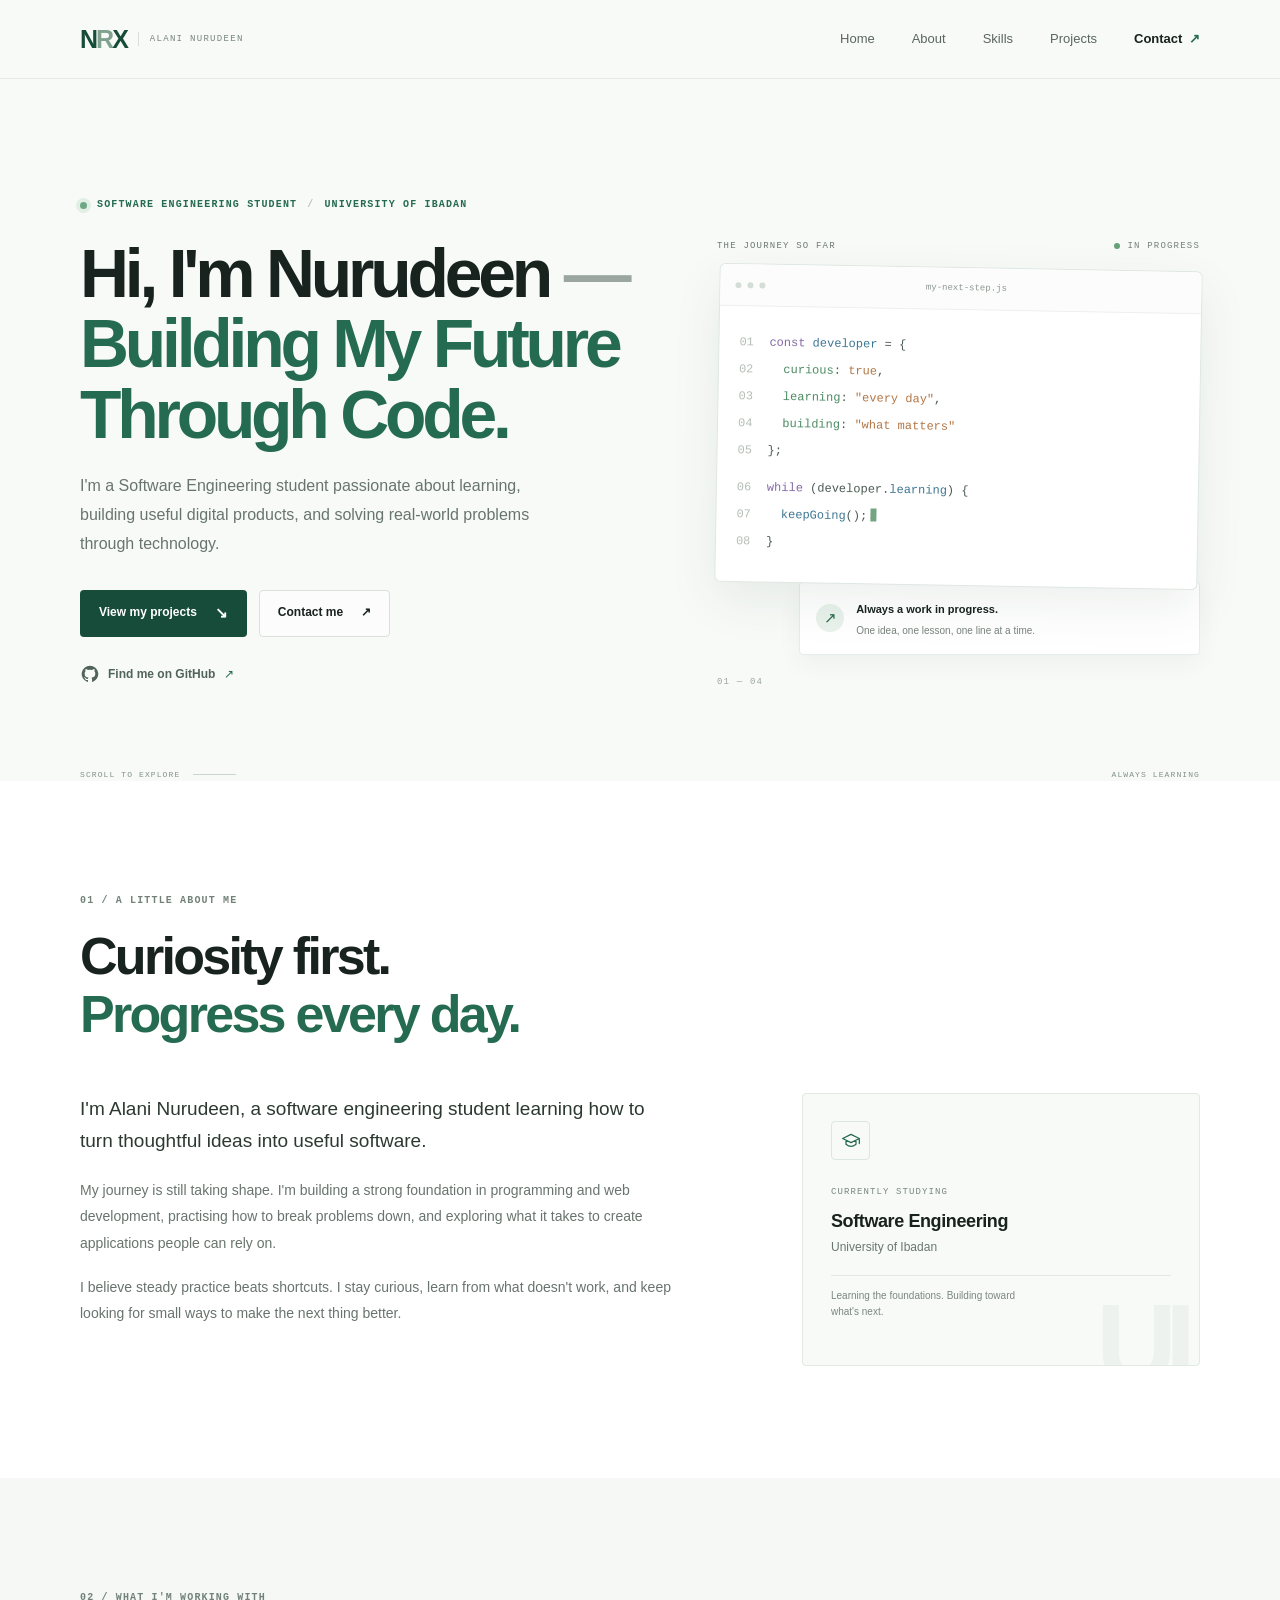
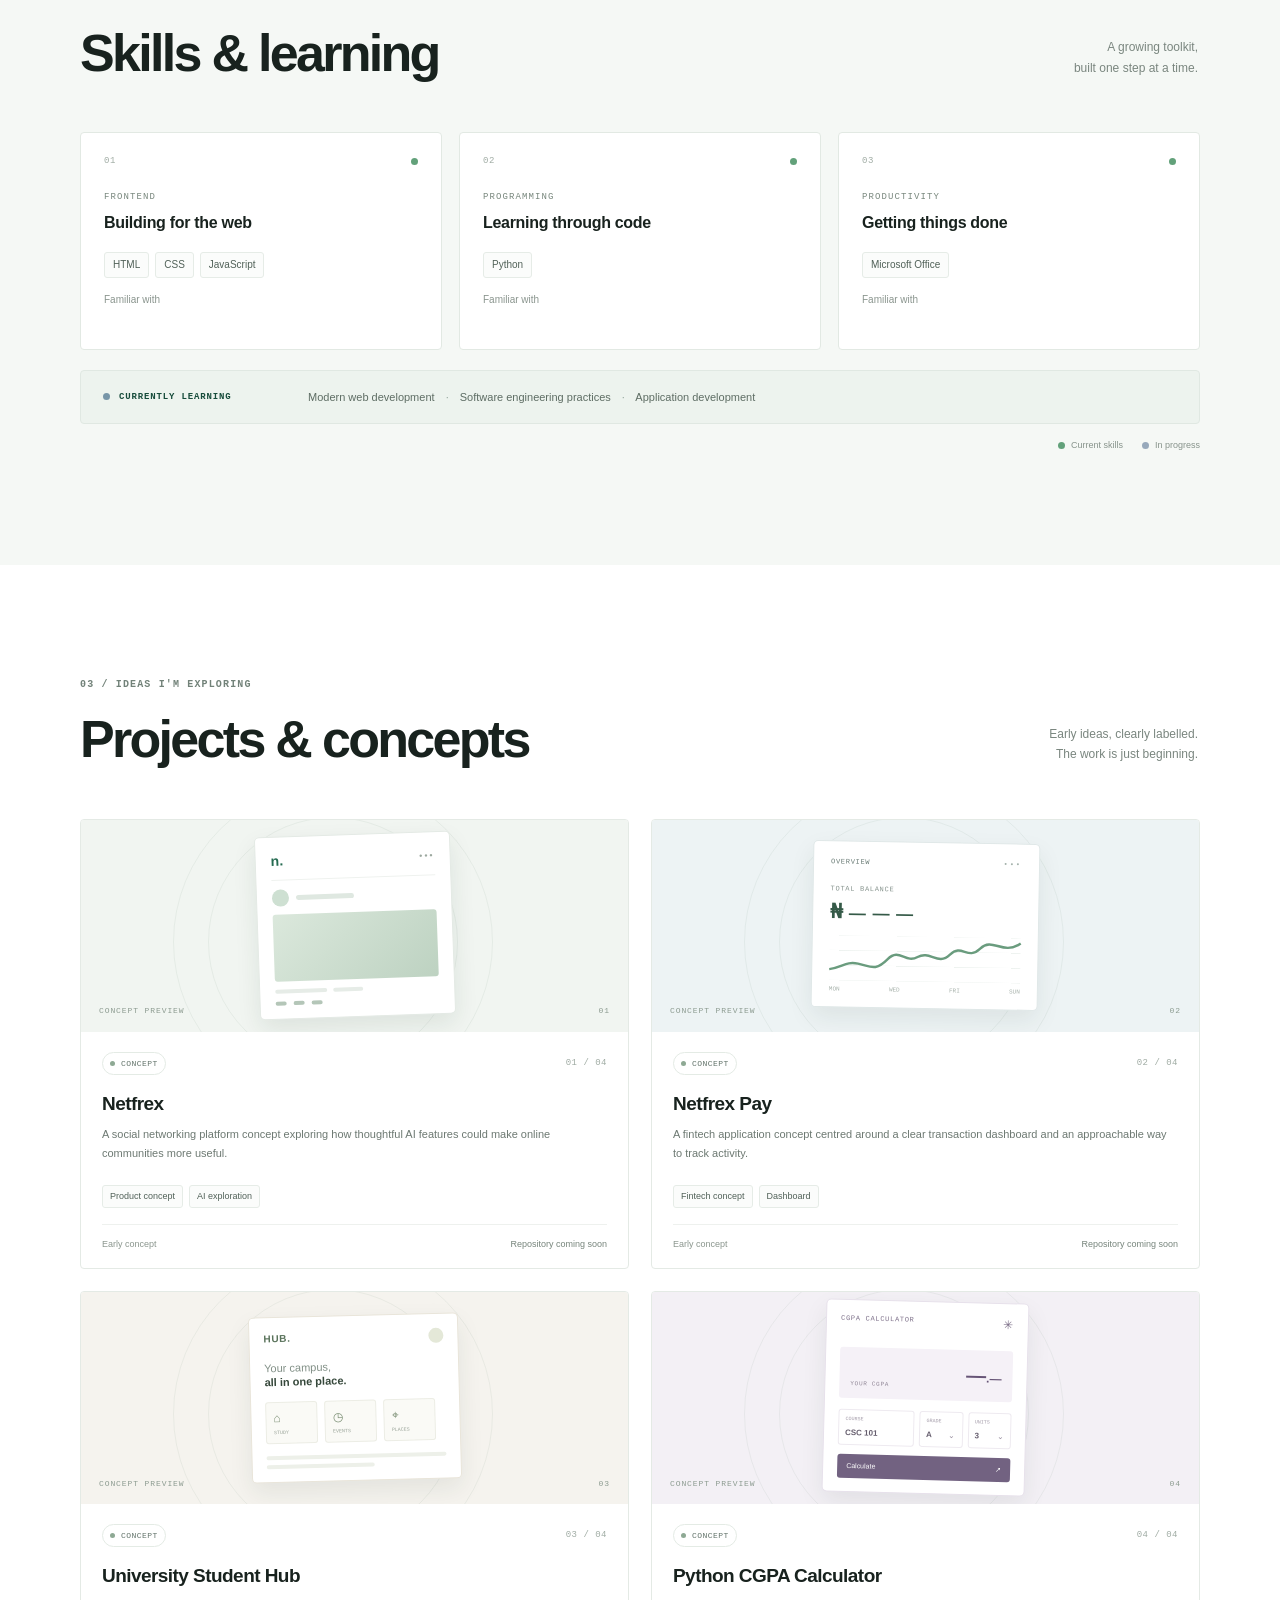
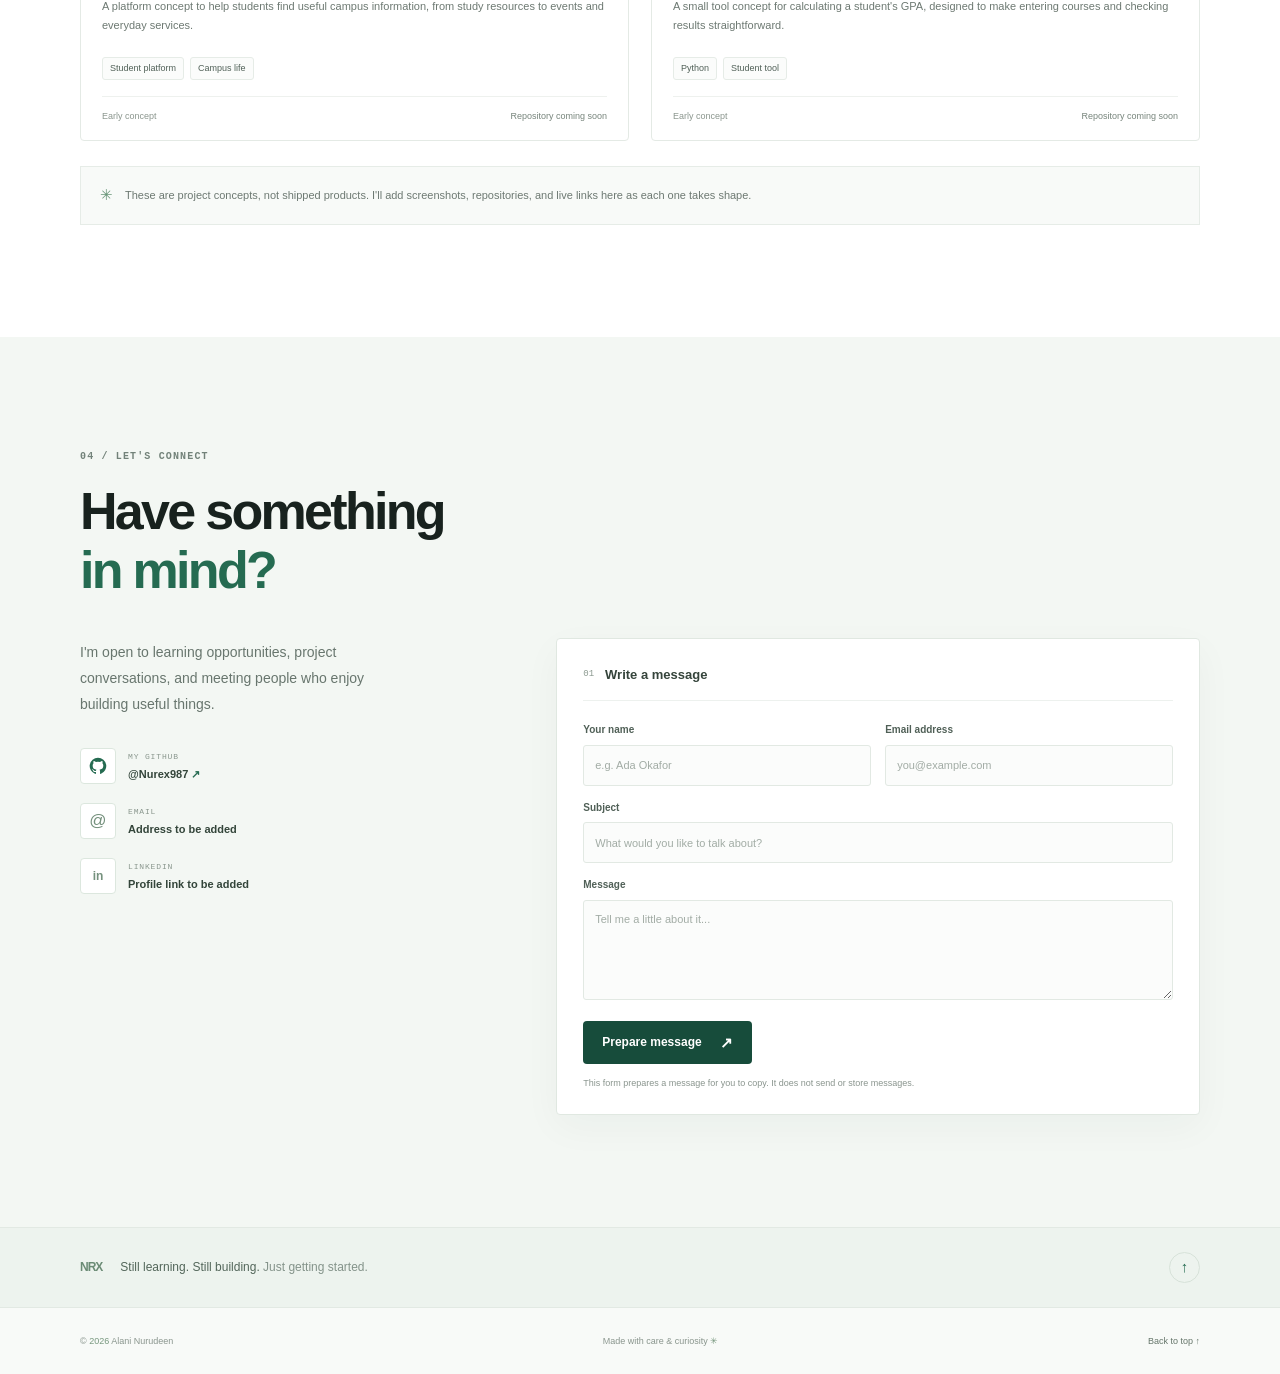
==== index.html @ 5b9f8d09 "Add NRX portfolio website Responsive portfolio for Alani Nurudeen, built with HTML, CSS, and JavaScr" ====
<!doctype html>
<html lang="en">
  <head>
    <meta charset="utf-8" />
    <meta name="viewport" content="width=device-width, initial-scale=1" />
    <meta name="theme-color" content="#f8faf8" />
    <meta
      name="description"
      content="Alani Nurudeen is a software engineering student at the University of Ibadan, learning, building, and growing through code."
    />
    <meta property="og:type" content="website" />
    <meta property="og:title" content="Alani Nurudeen — Software Engineering Student" />
    <meta
      property="og:description"
      content="Learning, building useful digital products, and growing through code."
    />
    <title>Alani Nurudeen — Software Engineering Student</title>
    <link rel="icon" href="favicon.svg" type="image/svg+xml" />
    <link rel="stylesheet" href="styles.css" />
    <script src="script.js" defer></script>
  </head>
  <body>
    <a class="skip-link" href="#main">Skip to content</a>

    <header class="site-header">
      <div class="container header-inner">
        <a class="brand" href="#home" aria-label="NRX — home">
          <span class="brand-mark">N<span>R</span>X</span>
          <span class="brand-caption">ALANI NURUDEEN</span>
        </a>

        <button
          class="menu-toggle"
          type="button"
          aria-expanded="false"
          aria-controls="primary-navigation"
          aria-label="Open navigation menu"
        >
          <span></span><span></span>
        </button>

        <nav class="primary-nav" id="primary-navigation" aria-label="Main navigation">
          <a href="#home">Home</a>
          <a href="#about">About</a>
          <a href="#skills">Skills</a>
          <a href="#projects">Projects</a>
          <a class="nav-contact" href="#contact">Contact <span aria-hidden="true">↗</span></a>
        </nav>
      </div>
    </header>

    <main id="main">
      <section class="hero section-shell" id="home" aria-labelledby="hero-title">
        <div class="container hero-grid">
          <div class="hero-copy">
            <p class="eyebrow"><span class="eyebrow-dot"></span> Software engineering student <span class="eyebrow-divider">/</span> University of Ibadan</p>
            <h1 id="hero-title">Hi, I'm Nurudeen <span class="headline-dash">—</span><span class="headline-accent">Building My Future Through Code.</span></h1>
            <p class="hero-description">
              I'm a Software Engineering student passionate about learning, building useful digital products, and solving real-world problems through technology.
            </p>
            <div class="hero-actions">
              <a class="button button-primary" href="#projects">View my projects <span aria-hidden="true">↘</span></a>
              <a class="button button-secondary" href="#contact">Contact me <span aria-hidden="true">↗</span></a>
            </div>
            <a class="github-link" href="https://github.com/Nurex987" target="_blank" rel="noopener noreferrer">
              <span class="github-icon" aria-hidden="true">
                <svg viewBox="0 0 24 24" focusable="false"><path d="M12 .9a11.1 11.1 0 0 0-3.51 21.64c.55.1.76-.24.76-.53v-2.07c-3.1.67-3.75-1.32-3.75-1.32-.5-1.29-1.24-1.63-1.24-1.63-1.01-.69.08-.68.08-.68 1.12.08 1.71 1.15 1.71 1.15.99 1.7 2.6 1.21 3.23.92.1-.72.39-1.21.71-1.49-2.48-.28-5.09-1.24-5.09-5.53 0-1.22.44-2.22 1.15-3-.12-.28-.5-1.42.11-2.96 0 0 .94-.3 3.05 1.15a10.6 10.6 0 0 1 5.55 0c2.11-1.44 3.04-1.15 3.04-1.15.61 1.54.23 2.68.11 2.96.72.78 1.15 1.78 1.15 3 0 4.3-2.61 5.25-5.1 5.52.4.35.76 1.02.76 2.06v3.05c0 .3.2.64.77.53A11.1 11.1 0 0 0 12 .9Z"/></svg>
              </span>
              Find me on GitHub <span aria-hidden="true">↗</span>
            </a>
          </div>

          <div class="hero-visual" aria-label="A glimpse into my learning process">
            <div class="visual-topline"><span>THE JOURNEY SO FAR</span><span class="visual-live"><i></i> IN PROGRESS</span></div>
            <div class="code-window">
              <div class="window-bar"><span></span><span></span><span></span><p>my-next-step.js</p></div>
              <div class="code-content" aria-hidden="true">
                <div><span class="line-number">01</span><span class="code-purple">const</span> <span class="code-blue">developer</span> = {</div>
                <div><span class="line-number">02</span>&nbsp; <span class="code-green">curious</span>: <span class="code-orange">true</span>,</div>
                <div><span class="line-number">03</span>&nbsp; <span class="code-green">learning</span>: <span class="code-orange">"every day"</span>,</div>
                <div><span class="line-number">04</span>&nbsp; <span class="code-green">building</span>: <span class="code-orange">"what matters"</span></div>
                <div><span class="line-number">05</span>};</div>
                <div class="code-spacer"></div>
                <div><span class="line-number">06</span><span class="code-purple">while</span> (developer.<span class="code-blue">learning</span>) {</div>
                <div><span class="line-number">07</span>&nbsp; <span class="code-blue">keepGoing</span>();<span class="cursor"></span></div>
                <div><span class="line-number">08</span>}</div>
              </div>
            </div>
            <div class="visual-note">
              <span class="note-symbol" aria-hidden="true">↗</span>
              <div><strong>Always a work in progress.</strong><p>One idea, one lesson, one line at a time.</p></div>
            </div>
            <span class="visual-index" aria-hidden="true">01 — 04</span>
          </div>
        </div>
        <div class="hero-bottom container"><span>SCROLL TO EXPLORE</span><span class="scroll-line"></span><span class="hero-location">ALWAYS LEARNING</span></div>
      </section>

      <section class="section about-section" id="about" aria-labelledby="about-title">
        <div class="container">
          <div class="section-heading">
            <p class="section-kicker">01 / A LITTLE ABOUT ME</p>
            <h2 id="about-title">Curiosity first.<br /><span>Progress every day.</span></h2>
          </div>
          <div class="about-grid">
            <div class="about-copy">
              <p class="about-lead">I'm Alani Nurudeen, a software engineering student learning how to turn thoughtful ideas into useful software.</p>
              <p>My journey is still taking shape. I'm building a strong foundation in programming and web development, practising how to break problems down, and exploring what it takes to create applications people can rely on.</p>
              <p>I believe steady practice beats shortcuts. I stay curious, learn from what doesn't work, and keep looking for small ways to make the next thing better.</p>
            </div>
            <aside class="education-card" aria-label="Education">
              <div class="card-icon" aria-hidden="true">
                <svg viewBox="0 0 24 24" focusable="false"><path d="m2 9 10-5 10 5-10 5L2 9Zm4 2.2V16c3.9 3.2 8.1 3.2 12 0v-4.8M22 9v6"/></svg>
              </div>
              <p class="card-label">CURRENTLY STUDYING</p>
              <h3>Software Engineering</h3>
              <p class="education-place">University of Ibadan</p>
              <div class="education-rule"></div>
              <p class="education-note">Learning the foundations. Building toward what's next.</p>
              <span class="education-year" aria-hidden="true">UI</span>
            </aside>
          </div>
        </div>
      </section>

      <section class="section skills-section" id="skills" aria-labelledby="skills-title">
        <div class="container">
          <div class="section-heading section-heading-row">
            <div><p class="section-kicker">02 / WHAT I'M WORKING WITH</p><h2 id="skills-title">Skills &amp; learning</h2></div>
            <p class="heading-aside">A growing toolkit,<br />built one step at a time.</p>
          </div>
          <div class="skills-grid">
            <article class="skill-card">
              <div class="skill-card-top"><span class="skill-number">01</span><span class="skill-dot known" aria-hidden="true"></span></div>
              <p class="skill-category">FRONTEND</p>
              <h3>Building for the web</h3>
              <div class="skill-tags"><span>HTML</span><span>CSS</span><span>JavaScript</span></div>
              <p class="skill-state">Familiar with</p>
            </article>
            <article class="skill-card">
              <div class="skill-card-top"><span class="skill-number">02</span><span class="skill-dot known" aria-hidden="true"></span></div>
              <p class="skill-category">PROGRAMMING</p>
              <h3>Learning through code</h3>
              <div class="skill-tags"><span>Python</span></div>
              <p class="skill-state">Familiar with</p>
            </article>
            <article class="skill-card">
              <div class="skill-card-top"><span class="skill-number">03</span><span class="skill-dot known" aria-hidden="true"></span></div>
              <p class="skill-category">PRODUCTIVITY</p>
              <h3>Getting things done</h3>
              <div class="skill-tags"><span>Microsoft Office</span></div>
              <p class="skill-state">Familiar with</p>
            </article>
          </div>
          <div class="learning-strip">
            <div class="learning-label"><span class="learning-pulse" aria-hidden="true"></span><span>CURRENTLY LEARNING</span></div>
            <p>Modern web development <span>·</span> Software engineering practices <span>·</span> Application development</p>
          </div>
          <div class="skill-legend"><span><i class="legend-dot known"></i> Current skills</span><span><i class="legend-dot learning"></i> In progress</span></div>
        </div>
      </section>

      <section class="section projects-section" id="projects" aria-labelledby="projects-title">
        <div class="container">
          <div class="section-heading section-heading-row">
            <div><p class="section-kicker">03 / IDEAS I'M EXPLORING</p><h2 id="projects-title">Projects &amp; concepts</h2></div>
            <p class="heading-aside">Early ideas, clearly labelled.<br />The work is just beginning.</p>
          </div>
          <div class="projects-grid">
            <article class="project-card">
              <div class="project-art art-social" aria-hidden="true">
                <div class="mini-window"><div class="mini-window-head"><span class="mini-brand">n.</span><span class="mini-menu">•••</span></div><div class="social-user"><i></i><span></span></div><div class="social-post"></div><div class="social-lines"><i></i><i></i></div><div class="social-actions"><i></i><i></i><i></i></div></div>
                <span class="art-caption">CONCEPT PREVIEW <span>01</span></span>
              </div>
              <div class="project-content"><div class="project-meta"><span class="status-pill"><i></i> CONCEPT</span><span class="project-index">01 / 04</span></div><h3>Netfrex</h3><p>A social networking platform concept exploring how thoughtful AI features could make online communities more useful.</p><div class="project-tags"><span>Product concept</span><span>AI exploration</span></div><div class="project-footer"><span>Early concept</span><span class="unavailable-link">Repository coming soon</span></div></div>
            </article>
            <article class="project-card">
              <div class="project-art art-fintech" aria-hidden="true">
                <div class="finance-panel"><div class="finance-head"><span>OVERVIEW</span><b>•••</b></div><div class="balance-label">TOTAL BALANCE</div><div class="balance-value">₦ <i>— — —</i></div><div class="chart-area"><i class="chart-grid"></i><svg viewBox="0 0 260 76" preserveAspectRatio="none"><path d="M0 57 C18 54 22 43 39 47 S63 60 79 39 S103 46 120 34 S148 49 164 29 S188 39 205 18 S235 30 260 8"/></svg></div><div class="chart-labels"><span>MON</span><span>WED</span><span>FRI</span><span>SUN</span></div></div>
                <span class="art-caption">CONCEPT PREVIEW <span>02</span></span>
              </div>
              <div class="project-content"><div class="project-meta"><span class="status-pill"><i></i> CONCEPT</span><span class="project-index">02 / 04</span></div><h3>Netfrex Pay</h3><p>A fintech application concept centred around a clear transaction dashboard and an approachable way to track activity.</p><div class="project-tags"><span>Fintech concept</span><span>Dashboard</span></div><div class="project-footer"><span>Early concept</span><span class="unavailable-link">Repository coming soon</span></div></div>
            </article>
            <article class="project-card">
              <div class="project-art art-campus" aria-hidden="true">
                <div class="campus-panel"><div class="campus-top"><span class="campus-mark">HUB.</span><span class="campus-avatar"></span></div><div class="campus-welcome">Your campus,<br /><b>all in one place.</b></div><div class="campus-tiles"><i><b>⌂</b><small>STUDY</small></i><i><b>◷</b><small>EVENTS</small></i><i><b>⌖</b><small>PLACES</small></i></div><div class="campus-bar"></div><div class="campus-bar short"></div></div>
                <span class="art-caption">CONCEPT PREVIEW <span>03</span></span>
              </div>
              <div class="project-content"><div class="project-meta"><span class="status-pill"><i></i> CONCEPT</span><span class="project-index">03 / 04</span></div><h3>University Student Hub</h3><p>A platform concept to help students find useful campus information, from study resources to events and everyday services.</p><div class="project-tags"><span>Student platform</span><span>Campus life</span></div><div class="project-footer"><span>Early concept</span><span class="unavailable-link">Repository coming soon</span></div></div>
            </article>
            <article class="project-card">
              <div class="project-art art-cgpa" aria-hidden="true">
                <div class="calculator-panel"><div class="calc-top"><span>CGPA CALCULATOR</span><span>✳</span></div><div class="calc-result"><small>YOUR CGPA</small><strong>—<i>.—</i></strong></div><div class="calc-fields"><i><small>COURSE</small><b>CSC 101</b></i><i><small>GRADE</small><b>A <span>⌄</span></b></i><i><small>UNITS</small><b>3 <span>⌄</span></b></i></div><div class="calc-button">Calculate <span>↗</span></div></div>
                <span class="art-caption">CONCEPT PREVIEW <span>04</span></span>
              </div>
              <div class="project-content"><div class="project-meta"><span class="status-pill"><i></i> CONCEPT</span><span class="project-index">04 / 04</span></div><h3>Python CGPA Calculator</h3><p>A small tool concept for calculating a student's GPA, designed to make entering courses and checking results straightforward.</p><div class="project-tags"><span>Python</span><span>Student tool</span></div><div class="project-footer"><span>Early concept</span><span class="unavailable-link">Repository coming soon</span></div></div>
            </article>
          </div>
          <div class="projects-note"><span class="note-star" aria-hidden="true">✳</span><p>These are project concepts, not shipped products. I'll add screenshots, repositories, and live links here as each one takes shape.</p></div>
        </div>
      </section>

      <section class="section contact-section" id="contact" aria-labelledby="contact-title">
        <div class="container">
          <div class="section-heading"><p class="section-kicker">04 / LET'S CONNECT</p><h2 id="contact-title">Have something<br /><span>in mind?</span></h2></div>
          <div class="contact-grid">
            <div class="contact-copy">
              <p class="contact-lead">I'm open to learning opportunities, project conversations, and meeting people who enjoy building useful things.</p>
              <a class="contact-github" href="https://github.com/Nurex987" target="_blank" rel="noopener noreferrer"><span class="github-icon" aria-hidden="true"><svg viewBox="0 0 24 24" focusable="false"><path d="M12 .9a11.1 11.1 0 0 0-3.51 21.64c.55.1.76-.24.76-.53v-2.07c-3.1.67-3.75-1.32-3.75-1.32-.5-1.29-1.24-1.63-1.24-1.63-1.01-.69.08-.68.08-.68 1.12.08 1.71 1.15 1.71 1.15.99 1.7 2.6 1.21 3.23.92.1-.72.39-1.21.71-1.49-2.48-.28-5.09-1.24-5.09-5.53 0-1.22.44-2.22 1.15-3-.12-.28-.5-1.42.11-2.96 0 0 .94-.3 3.05 1.15a10.6 10.6 0 0 1 5.55 0c2.11-1.44 3.04-1.15 3.04-1.15.61 1.54.23 2.68.11 2.96.72.78 1.15 1.78 1.15 3 0 4.3-2.61 5.25-5.1 5.52.4.35.76 1.02.76 2.06v3.05c0 .3.2.64.77.53A11.1 11.1 0 0 0 12 .9Z"/></svg></span><span><small>MY GITHUB</small><strong>@Nurex987 <span aria-hidden="true">↗</span></strong></span></a>
              <div class="contact-detail"><span class="detail-icon" aria-hidden="true">@</span><span><small>EMAIL</small><strong>Address to be added</strong></span></div>
              <div class="contact-detail"><span class="detail-icon linkedin-icon" aria-hidden="true">in</span><span><small>LINKEDIN</small><strong>Profile link to be added</strong></span></div>
            </div>

            <form class="contact-form" id="contact-form">
              <div class="form-heading"><span>01</span><p>Write a message</p></div>
              <div class="form-row">
                <div class="form-field"><label for="name">Your name</label><input id="name" name="name" autocomplete="name" required maxlength="80" placeholder="e.g. Ada Okafor" /></div>
                <div class="form-field"><label for="email">Email address</label><input id="email" name="email" type="email" autocomplete="email" required maxlength="254" placeholder="you@example.com" /></div>
              </div>
              <div class="form-field"><label for="subject">Subject</label><input id="subject" name="subject" required maxlength="120" placeholder="What would you like to talk about?" /></div>
              <div class="form-field"><label for="message">Message</label><textarea id="message" name="message" rows="4" required maxlength="3000" placeholder="Tell me a little about it..."></textarea></div>
              <button class="button button-primary form-submit" type="submit">Prepare message <span aria-hidden="true">↗</span></button>
              <p class="form-disclaimer">This form prepares a message for you to copy. It does not send or store messages.</p>
              <div class="form-feedback" id="form-feedback" role="status" aria-live="polite" hidden></div>
              <div class="draft-result" id="draft-result" hidden>
                <label for="message-draft">Your message draft</label>
                <textarea id="message-draft" rows="7" readonly></textarea>
                <div class="draft-actions"><button class="button button-secondary copy-button" id="copy-draft" type="button">Copy draft</button><a class="draft-github" href="https://github.com/Nurex987" target="_blank" rel="noopener noreferrer">Open GitHub profile ↗</a></div>
              </div>
            </form>
          </div>
        </div>
      </section>

      <section class="closing-note" aria-label="Closing note"><div class="container closing-inner"><span class="closing-mark" aria-hidden="true">NRX</span><p>Still learning. Still building. <span>Just getting started.</span></p><a href="#home" aria-label="Back to top">↑</a></div></section>
    </main>

    <footer class="site-footer">
      <div class="container footer-inner"><p>© <span id="current-year">2026</span> Alani Nurudeen</p><p>Made with care &amp; curiosity <span aria-hidden="true">✳</span></p><a href="#home">Back to top ↑</a></div>
    </footer>
  </body>
</html>
---- styles.css ----
:root {
  color-scheme: light;
  --paper: #f8faf8;
  --white: #fff;
  --ink: #18221e;
  --muted: #68756f;
  --line: #e2e9e4;
  --green: #256b51;
  --green-dark: #174c3b;
  --green-soft: #e9f2ec;
  --blue: #496d87;
  --mono: "SFMono-Regular", Consolas, "Liberation Mono", monospace;
  --sans: "Inter", "Segoe UI", -apple-system, BlinkMacSystemFont, sans-serif;
  --container: 1120px;
}

*, *::before, *::after { box-sizing: border-box; }
html { scroll-behavior: smooth; scroll-padding-top: 92px; }
body { margin: 0; background: var(--paper); color: var(--ink); font-family: var(--sans); font-size: 15px; line-height: 1.65; -webkit-font-smoothing: antialiased; }
body, button, input, textarea { font-family: var(--sans); }
a { color: inherit; text-decoration: none; }
button, input, textarea { font: inherit; }
button, a { -webkit-tap-highlight-color: transparent; }
::selection { background: #cce3d3; color: var(--ink); }
.container { width: min(var(--container), calc(100% - 64px)); margin-inline: auto; }
.skip-link { position: fixed; z-index: 100; top: 10px; left: 10px; padding: 9px 14px; background: var(--ink); color: white; transform: translateY(-150%); }
.skip-link:focus { transform: translateY(0); }

.site-header { position: sticky; z-index: 20; top: 0; background: rgb(248 250 248 / 94%); border-bottom: 1px solid rgb(226 233 228 / 80%); backdrop-filter: blur(14px); }
.header-inner { display: flex; height: 78px; align-items: center; justify-content: space-between; }
.brand { display: inline-flex; align-items: center; gap: 11px; }
.brand-mark { color: var(--green-dark); font-size: 25px; font-weight: 800; letter-spacing: -2px; line-height: 1; }
.brand-mark span { color: #80a28e; }
.brand-caption { padding-left: 11px; border-left: 1px solid #d5ded8; color: #78857e; font-family: var(--mono); font-size: 9px; letter-spacing: 1.3px; }
.primary-nav { display: flex; align-items: center; gap: 37px; }
.primary-nav a { color: #5a665f; font-size: 13px; transition: color .18s ease; }
.primary-nav a:hover, .primary-nav a:focus-visible { color: var(--green); }
.primary-nav .nav-contact { color: var(--ink); font-weight: 650; }
.nav-contact span { padding-left: 3px; color: var(--green); }
.menu-toggle { display: none; }

.hero { position: relative; min-height: 690px; overflow: hidden; padding: 98px 0 48px; background-color: var(--paper); background-image: radial-gradient(#cbd8cf 0.7px, transparent 0.7px); background-size: 18px 18px; }
.hero::before { position: absolute; inset: 0; background: linear-gradient(90deg, var(--paper) 1%, rgb(248 250 248 / 95%) 47%, rgb(248 250 248 / 62%) 100%); content: ""; pointer-events: none; }
.hero-grid { position: relative; display: grid; grid-template-columns: 1.08fr .92fr; align-items: center; gap: 70px; }
.hero-copy { padding: 20px 0 42px; }
.eyebrow, .section-kicker { margin: 0; color: var(--green); font-family: var(--mono); font-size: 10px; font-weight: 600; letter-spacing: 1.15px; text-transform: uppercase; }
.eyebrow { display: flex; align-items: center; gap: 10px; }
.eyebrow-dot { width: 7px; height: 7px; border-radius: 50%; background: #6da783; box-shadow: 0 0 0 4px #e1efe5; }
.eyebrow-divider { color: #b6c3bb; }
h1, h2, h3, p { margin-top: 0; }
.hero h1 { max-width: 640px; margin: 25px 0 21px; font-size: clamp(47px, 5.3vw, 70px); font-weight: 680; letter-spacing: -4.2px; line-height: 1.045; }
.headline-dash { color: #9aa69f; }
.headline-accent { display: block; color: var(--green); }
.hero-description { max-width: 495px; margin: 0; color: #68756e; font-size: 16px; line-height: 1.8; }
.hero-actions { display: flex; flex-wrap: wrap; gap: 12px; margin-top: 31px; }
.button { display: inline-flex; min-height: 47px; align-items: center; justify-content: center; gap: 18px; padding: 0 18px; border: 1px solid transparent; border-radius: 4px; cursor: pointer; font-size: 12px; font-weight: 650; transition: background-color .18s ease, color .18s ease, border-color .18s ease, transform .18s ease; }
.button:hover { transform: translateY(-2px); }
.button:focus-visible, .menu-toggle:focus-visible, a:focus-visible, input:focus-visible, textarea:focus-visible { outline: 3px solid #8fb89d; outline-offset: 3px; }
.button-primary { background: var(--green-dark); color: white; }
.button-primary:hover { background: #236346; }
.button-primary span { font-size: 15px; }
.button-secondary { border-color: #d8e2db; background: rgb(255 255 255 / 55%); color: var(--ink); }
.button-secondary:hover { border-color: #8eaa98; background: white; }
.github-link { display: inline-flex; align-items: center; gap: 9px; margin-top: 28px; color: #52645a; font-size: 12px; font-weight: 550; }
.github-link > span:last-child { color: var(--green); transition: transform .18s ease; }
.github-link:hover > span:last-child { transform: translate(2px, -2px); }
.github-icon { display: grid; width: 19px; height: 19px; place-items: center; }
.github-icon svg { width: 18px; height: 18px; fill: currentColor; }

.hero-visual { position: relative; padding: 18px 0 35px; }
.visual-topline, .visual-index { display: flex; justify-content: space-between; color: #6d7a72; font-family: var(--mono); font-size: 9px; letter-spacing: 1.2px; }
.visual-live { display: inline-flex; align-items: center; gap: 7px; color: #748178; }
.visual-live i { width: 6px; height: 6px; border-radius: 50%; background: #64a177; }
.code-window { margin-top: 14px; overflow: hidden; border: 1px solid #dfe7e1; border-radius: 6px; background: #fff; box-shadow: 0 18px 50px rgb(27 61 42 / 8%); transform: rotate(1deg); }
.window-bar { display: flex; height: 42px; align-items: center; gap: 6px; padding: 0 15px; border-bottom: 1px solid #edf1ee; background: #fbfcfb; }
.window-bar > span { width: 6px; height: 6px; border-radius: 50%; background: #d4ddd7; }
.window-bar p { margin: 0 auto; padding-right: 25px; color: #8b9890; font-family: var(--mono); font-size: 9px; }
.code-content { padding: 23px 20px 26px; color: #4a5a51; font-family: var(--mono); font-size: clamp(10px, 1.05vw, 12px); line-height: 2.25; white-space: nowrap; }
.line-number { display: inline-block; width: 30px; color: #b4beb7; user-select: none; }
.code-purple { color: #8468a5; }.code-blue { color: #3d7694; }.code-green { color: #4b8b62; }.code-orange { color: #b37645; }
.code-spacer { height: 10px; }
.cursor { display: inline-block; width: 6px; height: 13px; margin-left: 3px; background: #75a482; vertical-align: -2px; }
.visual-note { display: flex; align-items: center; gap: 12px; width: 83%; margin: -5px 0 0 auto; padding: 14px 16px; border: 1px solid #e6ece7; border-radius: 4px; background: white; box-shadow: 0 8px 24px rgb(27 61 42 / 5%); }
.note-symbol { display: grid; width: 28px; height: 28px; flex: 0 0 auto; place-items: center; border-radius: 50%; background: var(--green-soft); color: var(--green); }
.visual-note strong { font-size: 11px; font-weight: 650; }.visual-note p { margin: 2px 0 0; color: #77837b; font-size: 10px; }
.visual-index { position: absolute; bottom: 0; left: 0; color: #9aa69e; }
.hero-bottom { position: absolute; right: 0; bottom: 0; left: 0; display: flex; align-items: center; gap: 13px; color: #819087; font-family: var(--mono); font-size: 8px; letter-spacing: 1.1px; }
.scroll-line { width: 43px; height: 1px; background: #c9d5cd; }.hero-location { margin-left: auto; }

.section { padding: 112px 0; }
.section-heading { margin-bottom: 50px; }
.section-kicker { margin-bottom: 17px; color: #728279; }
.section-heading h2 { margin: 0; font-size: clamp(36px, 4.2vw, 52px); font-weight: 620; letter-spacing: -2.7px; line-height: 1.12; }
.section-heading h2 span { color: var(--green); }
.about-section { background: white; }
.about-grid { display: grid; grid-template-columns: 1.08fr .72fr; align-items: start; gap: 125px; }
.about-copy { max-width: 620px; color: #68746d; font-size: 14px; line-height: 1.9; }
.about-copy p { margin-bottom: 17px; }.about-copy p:last-child { margin-bottom: 0; }
.about-copy .about-lead { margin-bottom: 21px; color: #2b3931; font-size: 19px; font-weight: 520; line-height: 1.65; }
.education-card { position: relative; min-height: 273px; overflow: hidden; padding: 27px 28px; border: 1px solid #e1e9e3; border-radius: 4px; background: #f8faf8; }
.card-icon { display: grid; width: 39px; height: 39px; margin-bottom: 25px; place-items: center; border: 1px solid #dce8de; border-radius: 4px; color: var(--green); }
.card-icon svg { width: 20px; height: 20px; fill: none; stroke: currentColor; stroke-linecap: round; stroke-linejoin: round; stroke-width: 1.5; }
.card-label, .skill-category { margin-bottom: 7px; color: #78877d; font-family: var(--mono); font-size: 9px; letter-spacing: 1.1px; }
.education-card h3 { margin-bottom: 1px; font-size: 18px; font-weight: 620; letter-spacing: -.4px; }
.education-place { margin-bottom: 17px; color: #69776f; font-size: 12px; }
.education-rule { width: 100%; height: 1px; background: #e2e9e3; }
.education-note { max-width: 195px; margin: 12px 0 0; color: #7b877f; font-size: 10px; }
.education-year { position: absolute; right: 15px; bottom: -35px; color: #edf2ee; font-size: 112px; font-weight: 750; letter-spacing: -12px; line-height: 1; }

.skills-section { background: #f5f8f5; }
.section-heading-row { display: flex; align-items: end; justify-content: space-between; gap: 30px; }
.heading-aside { margin: 0 2px 4px 0; color: #7a867f; font-size: 12px; line-height: 1.7; text-align: right; }
.skills-grid { display: grid; grid-template-columns: repeat(3, 1fr); gap: 17px; }
.skill-card { min-height: 218px; padding: 21px 23px 17px; border: 1px solid #e2e9e3; border-radius: 4px; background: #fff; }
.skill-card-top { display: flex; align-items: center; justify-content: space-between; }
.skill-number, .project-index { color: #a0aca4; font-family: var(--mono); font-size: 9px; letter-spacing: .5px; }
.skill-dot, .legend-dot { width: 7px; height: 7px; display: inline-block; border-radius: 50%; }
.known { background: #62a17a; }.learning { background: #97a9bb; }
.skill-card .skill-category { margin: 21px 0 5px; }
.skill-card h3 { margin: 0 0 16px; font-size: 16px; font-weight: 600; letter-spacing: -.3px; }
.skill-tags, .project-tags { display: flex; flex-wrap: wrap; gap: 6px; }
.skill-tags span, .project-tags span { padding: 4px 8px; border: 1px solid #e6ece7; border-radius: 3px; color: #516158; background: #fbfcfb; font-size: 10px; }
.skill-state { margin: 14px 0 0; color: #8a958e; font-size: 10px; }
.learning-strip { display: grid; grid-template-columns: 185px 1fr; align-items: center; gap: 20px; margin-top: 20px; padding: 17px 22px; border: 1px solid #e0e8e2; border-radius: 4px; background: #edf3ee; }
.learning-label { display: inline-flex; align-items: center; gap: 9px; color: var(--green-dark); font-family: var(--mono); font-size: 9px; font-weight: 600; letter-spacing: .85px; }
.learning-pulse { width: 7px; height: 7px; border-radius: 50%; background: #7896a8; }
.learning-strip p { margin: 0; color: #5e6d64; font-size: 11px; }.learning-strip p span { padding: 0 8px; color: #92a49a; }
.skill-legend { display: flex; justify-content: flex-end; gap: 19px; margin-top: 14px; color: #87938b; font-size: 9px; }
.skill-legend span { display: inline-flex; align-items: center; gap: 6px; }

.projects-section { background: white; }
.projects-grid { display: grid; grid-template-columns: repeat(2, 1fr); gap: 22px; }
.project-card { overflow: hidden; border: 1px solid #e4eae5; border-radius: 4px; background: #fff; transition: box-shadow .2s ease, transform .2s ease; }
.project-card:hover { transform: translateY(-3px); box-shadow: 0 15px 38px rgb(28 56 39 / 7%); }
.project-art { position: relative; display: grid; height: 212px; overflow: hidden; place-items: center; }
.project-art::before, .project-art::after { position: absolute; width: 250px; height: 250px; border: 1px solid rgb(75 113 86 / 8%); border-radius: 50%; content: ""; }
.project-art::before { transform: translate(-22px, 16px); }.project-art::after { width: 320px; height: 320px; transform: translate(-22px, 16px); }
.art-social { background: #f1f5f1; }.art-fintech { background: #edf3f4; }.art-campus { background: #f5f3ee; }.art-cgpa { background: #f3f0f5; }
.mini-window { position: relative; z-index: 1; width: 196px; padding: 12px 15px 13px; border: 1px solid #e4eae5; border-radius: 5px; background: white; box-shadow: 0 10px 25px rgb(26 52 37 / 9%); transform: rotate(-2deg); }
.mini-window-head { display: flex; align-items: center; justify-content: space-between; padding-bottom: 7px; border-bottom: 1px solid #eff2ef; }.mini-brand { color: var(--green); font-size: 14px; font-weight: 750; }.mini-menu { color: #9ca89f; font-size: 9px; letter-spacing: 2px; }
.social-user { display: flex; align-items: center; gap: 7px; margin: 9px 0 8px; }.social-user i { width: 17px; height: 17px; border-radius: 50%; background: #cee0d2; }.social-user span { width: 58px; height: 5px; border-radius: 5px; background: #dfe8e1; }
.social-post { height: 67px; border-radius: 3px; background: linear-gradient(135deg, #dbe8dc, #bdd2c1); }.social-lines { display: flex; gap: 6px; margin: 8px 0; }.social-lines i { width: 52px; height: 4px; border-radius: 4px; background: #e6ece7; }.social-lines i:last-child { width: 30px; }.social-actions { display: flex; gap: 7px; }.social-actions i { width: 11px; height: 4px; border-radius: 4px; background: #b4c6b8; }
.art-caption { position: absolute; right: 18px; bottom: 14px; left: 18px; display: flex; justify-content: space-between; color: #8c9b90; font-family: var(--mono); font-size: 8px; letter-spacing: .9px; }
.finance-panel { position: relative; z-index: 1; width: 227px; padding: 15px 17px 12px; border: 1px solid #e0e8e8; border-radius: 5px; background: white; box-shadow: 0 10px 25px rgb(26 52 37 / 8%); transform: rotate(1deg); }
.finance-head { display: flex; justify-content: space-between; color: #697b75; font-family: var(--mono); font-size: 7px; letter-spacing: .7px; }.finance-head b { color: #a4b2ac; letter-spacing: 2px; }
.balance-label { margin-top: 15px; color: #87948e; font-family: var(--mono); font-size: 7px; letter-spacing: .7px; }.balance-value { margin-top: 1px; color: #355a48; font-size: 20px; font-weight: 650; }.balance-value i { font-size: 17px; font-style: normal; letter-spacing: 1px; }
.chart-area { position: relative; height: 45px; margin-top: 7px; background: repeating-linear-gradient(to bottom, transparent 0, transparent 14px, #edf2ef 15px); }.chart-area svg { width: 100%; height: 100%; overflow: visible; }.chart-area path { fill: none; stroke: #6a9c7e; stroke-width: 2.4; vector-effect: non-scaling-stroke; }
.chart-labels { display: flex; justify-content: space-between; margin-top: 4px; color: #a6b1aa; font-family: var(--mono); font-size: 6px; }
.campus-panel { position: relative; z-index: 1; width: 210px; padding: 13px 14px; border: 1px solid #e9e5da; border-radius: 5px; background: white; box-shadow: 0 10px 25px rgb(26 52 37 / 8%); transform: rotate(-1.5deg); }.campus-top { display: flex; justify-content: space-between; align-items: center; }.campus-mark { color: #5a735b; font-size: 10px; font-weight: 750; letter-spacing: .7px; }.campus-avatar { width: 15px; height: 15px; border-radius: 50%; background: #e4e8d8; }.campus-welcome { margin-top: 13px; color: #829087; font-size: 11px; line-height: 1.35; }.campus-welcome b { color: #35473a; font-weight: 650; }.campus-tiles { display: flex; gap: 7px; margin: 12px 0; }.campus-tiles i { display: flex; width: 52px; height: 42px; flex-direction: column; justify-content: center; padding-left: 7px; border: 1px solid #ecede5; border-radius: 3px; background: #fafaf6; color: #798d72; font-style: normal; }.campus-tiles b { font-size: 12px; font-weight: 500; }.campus-tiles small { color: #9ba59a; font-family: var(--mono); font-size: 5px; }.campus-bar { width: 100%; height: 4px; margin-top: 5px; border-radius: 3px; background: #edf0e9; }.campus-bar.short { width: 60%; }
.calculator-panel { position: relative; z-index: 1; width: 203px; padding: 13px 14px; border: 1px solid #e7e1eb; border-radius: 5px; background: white; box-shadow: 0 10px 25px rgb(26 52 37 / 8%); transform: rotate(1.5deg); }.calc-top { display: flex; justify-content: space-between; color: #7e718a; font-family: var(--mono); font-size: 7px; letter-spacing: .7px; }.calc-top span:last-child { font-size: 12px; }.calc-result { display: flex; align-items: end; justify-content: space-between; margin: 14px 0 11px; padding: 9px 11px; border-radius: 3px; background: #f5f1f7; }.calc-result small { color: #918797; font-family: var(--mono); font-size: 6px; letter-spacing: .7px; }.calc-result strong { color: #665476; font-size: 20px; }.calc-result strong i { font-size: 12px; font-style: normal; }.calc-fields { display: grid; grid-template-columns: 1.4fr .8fr .8fr; gap: 5px; }.calc-fields i { padding: 5px 6px; border: 1px solid #eeeaf0; border-radius: 3px; font-style: normal; }.calc-fields small { display: block; color: #a39ba9; font-family: var(--mono); font-size: 5px; }.calc-fields b { display: flex; justify-content: space-between; margin-top: 3px; color: #665e6e; font-size: 8px; font-weight: 550; }.calc-fields b span { color: #9a90a1; }.calc-button { display: flex; justify-content: space-between; margin-top: 9px; padding: 6px 9px; border-radius: 3px; background: #726281; color: white; font-size: 7px; }
.project-content { padding: 20px 21px 16px; }.project-meta { display: flex; justify-content: space-between; align-items: center; }.status-pill { display: inline-flex; align-items: center; gap: 6px; padding: 4px 7px; border: 1px solid #e4ebe5; border-radius: 20px; color: #617269; font-family: var(--mono); font-size: 8px; letter-spacing: .45px; }.status-pill i { width: 5px; height: 5px; border-radius: 50%; background: #8ea994; }
.project-content h3 { margin: 13px 0 6px; font-size: 19px; font-weight: 620; letter-spacing: -.55px; }.project-content > p { min-height: 46px; margin-bottom: 14px; color: #6d7972; font-size: 11px; line-height: 1.7; }.project-tags span { padding: 3px 7px; font-size: 9px; }
.project-footer { display: flex; align-items: center; justify-content: space-between; gap: 10px; margin-top: 16px; padding-top: 12px; border-top: 1px solid #eef1ee; color: #8b968e; font-size: 9px; }.unavailable-link { color: #77857c; }
.projects-note { display: flex; align-items: center; gap: 12px; margin-top: 25px; padding: 16px 19px; border: 1px solid #e6ece7; background: #f8faf8; }.note-star { color: #679477; }.projects-note p { margin: 0; color: #6d7972; font-size: 11px; }

.contact-section { background: #f3f7f3; }
.contact-section .section-heading { margin-bottom: 39px; }.contact-grid { display: grid; grid-template-columns: .75fr 1.25fr; align-items: start; gap: 90px; }
.contact-copy { padding-top: 2px; }.contact-lead { max-width: 320px; margin-bottom: 31px; color: #68766e; font-size: 14px; line-height: 1.85; }
.contact-github, .contact-detail { display: flex; align-items: center; gap: 12px; margin-bottom: 19px; }.contact-github .github-icon { width: 36px; height: 36px; border: 1px solid #dce7de; border-radius: 4px; background: white; color: var(--green); }.contact-github .github-icon svg { width: 18px; height: 18px; }.contact-github > span:last-child, .contact-detail > span:last-child { display: flex; flex-direction: column; }.contact-github small, .contact-detail small { color: #8a978e; font-family: var(--mono); font-size: 8px; letter-spacing: .85px; }.contact-github strong, .contact-detail strong { margin-top: 2px; color: #33453a; font-size: 11px; font-weight: 600; }.contact-github strong span { color: var(--green); }.detail-icon { display: grid; width: 36px; height: 36px; flex: 0 0 auto; place-items: center; border: 1px solid #dce7de; border-radius: 4px; background: white; color: #75917d; font-size: 17px; }.linkedin-icon { font-size: 12px; font-weight: 700; }
.contact-form { padding: 25px 26px 23px; border: 1px solid #e0e8e1; border-radius: 4px; background: white; box-shadow: 0 12px 38px rgb(27 61 42 / 4%); }.form-heading { display: flex; align-items: center; gap: 11px; margin-bottom: 21px; padding-bottom: 15px; border-bottom: 1px solid #edf1ee; }.form-heading span { color: #8b998f; font-family: var(--mono); font-size: 9px; }.form-heading p { margin: 0; color: #35443b; font-size: 13px; font-weight: 620; }
.form-row { display: grid; grid-template-columns: 1fr 1fr; gap: 14px; }.form-field { margin-bottom: 14px; }.form-field label, .draft-result label { display: block; margin-bottom: 6px; color: #506057; font-size: 10px; font-weight: 600; }.form-field input, .form-field textarea, .draft-result textarea { width: 100%; border: 1px solid #e2e9e3; border-radius: 3px; background: #fbfcfb; color: var(--ink); font-size: 11px; transition: border-color .15s ease, background-color .15s ease; }.form-field input { height: 41px; padding: 0 11px; }.form-field textarea, .draft-result textarea { min-height: 100px; padding: 10px 11px; resize: vertical; line-height: 1.6; }.form-field input::placeholder, .form-field textarea::placeholder { color: #a2aca5; }.form-field input:focus, .form-field textarea:focus { border-color: #86a991; background: white; outline: none; }.form-submit { min-height: 43px; }.form-disclaimer { margin: 12px 0 0; color: #8a958e; font-size: 9px; }.form-feedback { margin-top: 13px; padding: 10px 12px; border-left: 2px solid #759c7e; background: #f1f6f2; color: #4c6854; font-size: 10px; line-height: 1.6; }.draft-result { margin-top: 17px; padding-top: 15px; border-top: 1px solid #edf1ee; }.draft-result textarea { min-height: 140px; background: #f8faf8; }.draft-actions { display: flex; align-items: center; gap: 14px; margin-top: 10px; }.copy-button { min-height: 36px; padding-inline: 13px; font-size: 10px; }.draft-github { color: var(--green); font-size: 10px; font-weight: 600; }

.closing-note { padding: 24px 0; border-top: 1px solid #e2e9e3; border-bottom: 1px solid #e2e9e3; background: #edf3ee; }.closing-inner { display: flex; align-items: center; gap: 18px; }.closing-mark { color: #6b8b75; font-size: 12px; font-weight: 800; letter-spacing: -1px; }.closing-inner p { margin: 0; color: #53665a; font-size: 12px; }.closing-inner p span { color: #84938a; }.closing-inner > a { display: grid; width: 31px; height: 31px; margin-left: auto; place-items: center; border: 1px solid #d7e2d9; border-radius: 50%; color: var(--green); transition: background-color .18s ease; }.closing-inner > a:hover { background: white; }
.site-footer { background: var(--paper); }.footer-inner { display: flex; min-height: 66px; align-items: center; justify-content: space-between; color: #89958d; font-size: 9px; }.footer-inner p { margin: 0; }.footer-inner p span { color: #77977e; }.footer-inner > a { color: #65756a; }

@media (min-width: 1300px) { .hero { min-height: 730px; padding-top: 114px; } }
@media (max-width: 900px) {
  .hero { min-height: auto; padding-top: 76px; padding-bottom: 82px; }.hero-grid { grid-template-columns: 1fr .85fr; gap: 32px; }.hero h1 { font-size: clamp(46px, 6.3vw, 60px); letter-spacing: -3.2px; }.hero-description { font-size: 14px; }.code-content { font-size: 10px; }.about-grid { gap: 55px; }.contact-grid { gap: 50px; }
}
@media (max-width: 680px) {
  html { scroll-padding-top: 75px; }.container { width: min(100% - 40px, var(--container)); }.header-inner { height: 68px; }.brand-mark { font-size: 23px; }.brand-caption { font-size: 8px; }
  .menu-toggle { display: flex; width: 40px; height: 40px; flex-direction: column; align-items: center; justify-content: center; gap: 6px; border: 1px solid #e0e8e2; border-radius: 4px; background: white; cursor: pointer; }.menu-toggle span { width: 16px; height: 1.5px; background: #345240; transition: transform .18s ease; }.menu-toggle[aria-expanded="true"] span:first-child { transform: translateY(3.75px) rotate(45deg); }.menu-toggle[aria-expanded="true"] span:last-child { transform: translateY(-3.75px) rotate(-45deg); }
  .primary-nav { position: absolute; top: 67px; right: 0; left: 0; display: none; flex-direction: column; align-items: stretch; gap: 0; padding: 7px 20px 15px; border-bottom: 1px solid var(--line); background: var(--paper); box-shadow: 0 12px 18px rgb(29 52 38 / 5%); }.primary-nav.is-open { display: flex; }.primary-nav a { padding: 12px 0; border-bottom: 1px solid #e8ede9; font-size: 13px; }.primary-nav a:last-child { border: 0; }
  .hero { padding: 58px 0 63px; background-size: 16px 16px; }.hero::before { background: linear-gradient(90deg, var(--paper) 3%, rgb(248 250 248 / 95%) 80%, rgb(248 250 248 / 85%)); }.hero-grid { grid-template-columns: 1fr; gap: 42px; }.hero-copy { padding: 0; }.eyebrow { flex-wrap: wrap; gap: 7px; font-size: 8px; letter-spacing: .7px; }.eyebrow-dot { width: 6px; height: 6px; }.hero h1 { max-width: 530px; margin: 20px 0 17px; font-size: clamp(43px, 12vw, 60px); letter-spacing: -3.2px; line-height: 1.06; }.headline-dash { white-space: nowrap; }.hero-description { max-width: 490px; font-size: 13px; line-height: 1.8; }.hero-actions { gap: 9px; margin-top: 23px; }.button { min-height: 44px; padding: 0 13px; gap: 10px; font-size: 11px; }.github-link { margin-top: 22px; }.hero-visual { width: min(100%, 440px); margin-inline: auto; padding-top: 0; }.code-content { padding: 17px 12px 20px; font-size: clamp(9px, 2.7vw, 11px); }.line-number { width: 25px; }.window-bar { height: 37px; }.visual-note { width: 88%; }.hero-bottom { bottom: 22px; }.visual-index { display: none; }
  .section { padding: 78px 0; }.section-heading { margin-bottom: 33px; }.section-kicker { margin-bottom: 13px; font-size: 9px; }.section-heading h2 { font-size: clamp(34px, 9vw, 45px); letter-spacing: -2px; }.about-grid { grid-template-columns: 1fr; gap: 30px; }.about-copy { font-size: 13px; }.about-copy .about-lead { font-size: 17px; }.education-card { min-height: 240px; padding: 22px; }.section-heading-row { align-items: start; flex-direction: column; gap: 13px; }.heading-aside { margin: 0; text-align: left; }.skills-grid { grid-template-columns: 1fr; gap: 10px; }.skill-card { min-height: 0; padding: 16px 18px; }.skill-card .skill-category { margin-top: 15px; }.skill-card h3 { margin-bottom: 12px; }.skill-state { margin-top: 10px; }.learning-strip { grid-template-columns: 1fr; gap: 9px; padding: 14px 16px; }.learning-strip p { line-height: 1.9; }.learning-strip p span { padding: 0 3px; }.skill-legend { justify-content: flex-start; }
  .projects-grid { grid-template-columns: 1fr; gap: 15px; }.project-art { height: 198px; }.project-content { padding: 17px 17px 14px; }.project-content > p { min-height: 0; }.projects-note { align-items: flex-start; padding: 14px; }.contact-section .section-heading { margin-bottom: 29px; }.contact-grid { grid-template-columns: 1fr; gap: 29px; }.contact-lead { max-width: 410px; margin-bottom: 20px; font-size: 13px; }.contact-detail, .contact-github { margin-bottom: 13px; }.contact-form { padding: 20px 16px; }.form-row { grid-template-columns: 1fr; gap: 0; }.form-row .form-field { margin-bottom: 14px; }.form-field input { height: 43px; }.closing-inner { gap: 11px; }.closing-inner p { font-size: 10px; }.footer-inner { min-height: 64px; flex-wrap: wrap; gap: 7px 15px; padding-block: 13px; }.footer-inner p:nth-child(2) { display: none; }
}
@media (max-width: 370px) { .container { width: calc(100% - 32px); }.hero h1 { font-size: 41px; letter-spacing: -2.7px; }.hero-actions { align-items: stretch; flex-direction: column; }.hero-actions .button { justify-content: space-between; }.eyebrow { font-size: 7px; }.contact-form { padding-inline: 13px; } }
@media (prefers-reduced-motion: reduce) { *, *::before, *::after { scroll-behavior: auto !important; transition-duration: .01ms !important; animation-duration: .01ms !important; animation-iteration-count: 1 !important; } }
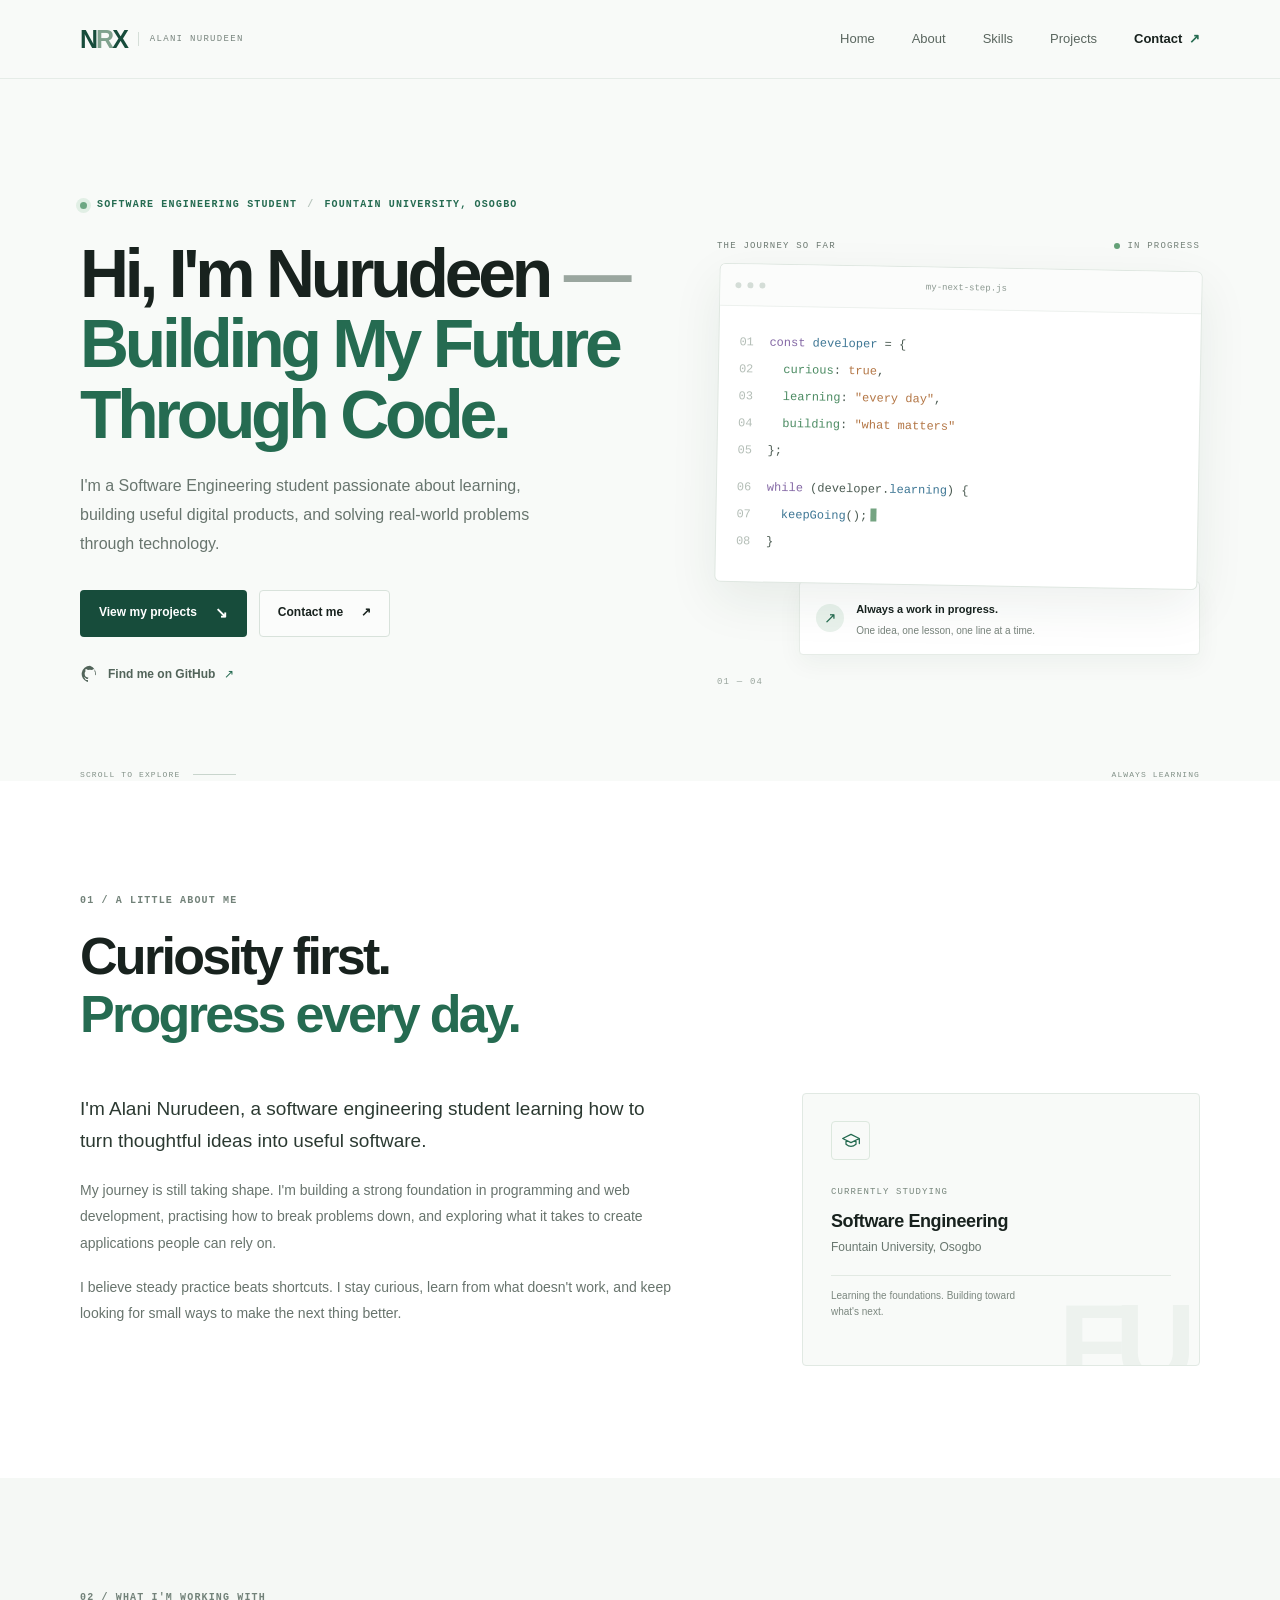
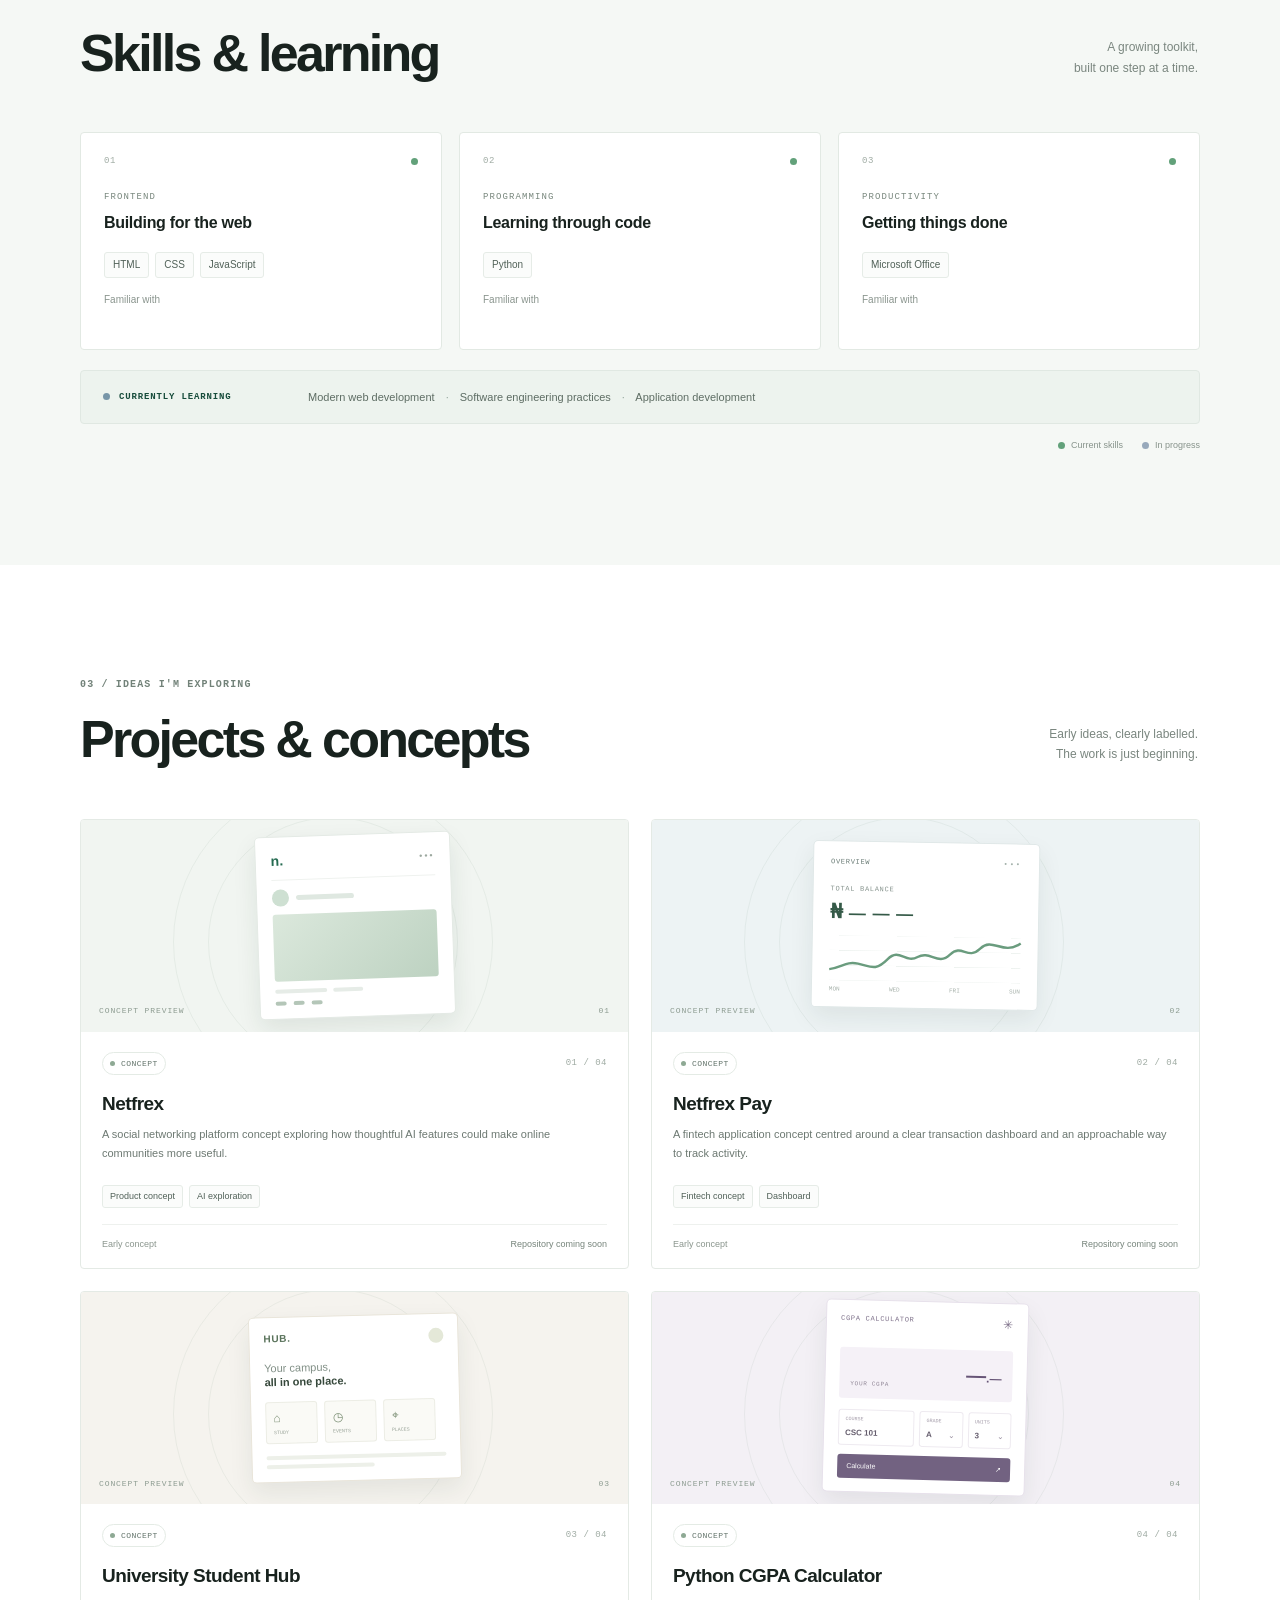
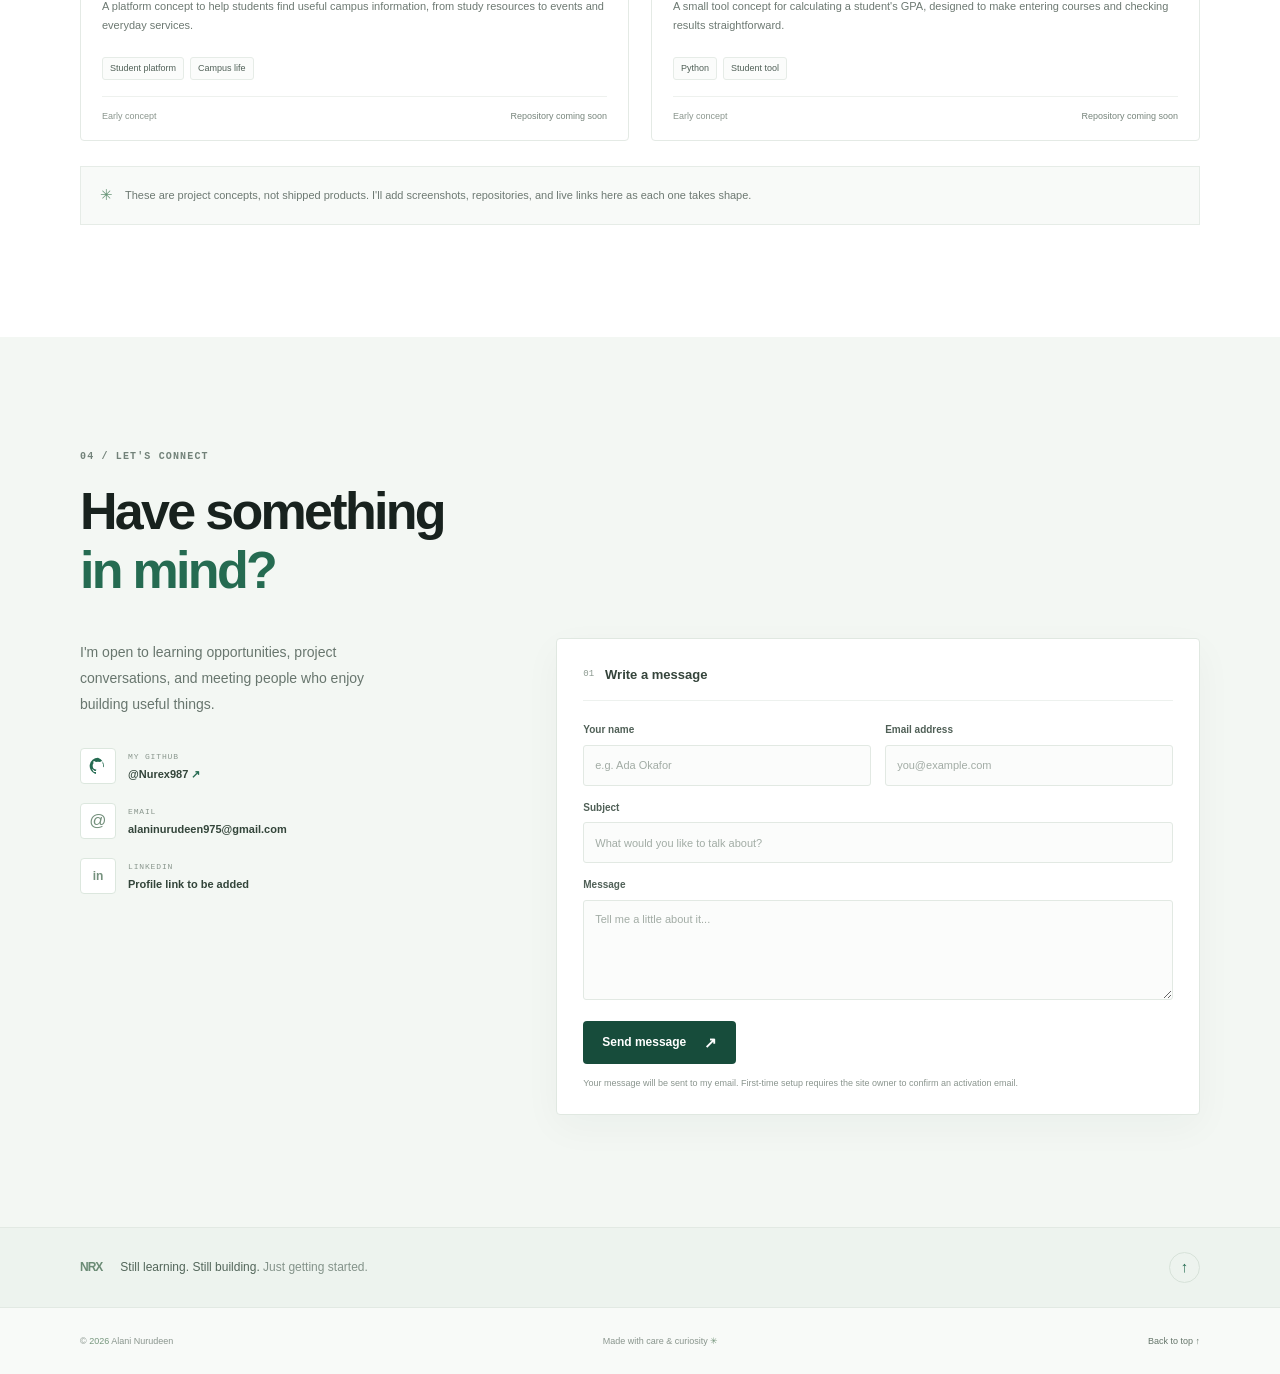
==== commit b9721985: "Update university and contact form" ====
--- a/index.html
+++ b/index.html
@@ -6,7 +6,7 @@
     <meta name="theme-color" content="#f8faf8" />
     <meta
       name="description"
-      content="Alani Nurudeen is a software engineering student at the University of Ibadan, learning, building, and growing through code."
+      content="Alani Nurudeen is a software engineering student at Fountain University, Osogbo, learning, building, and growing through code."
     />
     <meta property="og:type" content="website" />
     <meta property="og:title" content="Alani Nurudeen — Software Engineering Student" />
@@ -53,7 +53,7 @@
       <section class="hero section-shell" id="home" aria-labelledby="hero-title">
         <div class="container hero-grid">
           <div class="hero-copy">
-            <p class="eyebrow"><span class="eyebrow-dot"></span> Software engineering student <span class="eyebrow-divider">/</span> University of Ibadan</p>
+            <p class="eyebrow"><span class="eyebrow-dot"></span> Software engineering student <span class="eyebrow-divider">/</span> Fountain University, Osogbo</p>
             <h1 id="hero-title">Hi, I'm Nurudeen <span class="headline-dash">—</span><span class="headline-accent">Building My Future Through Code.</span></h1>
             <p class="hero-description">
               I'm a Software Engineering student passionate about learning, building useful digital products, and solving real-world problems through technology.
@@ -64,7 +64,7 @@
             </div>
             <a class="github-link" href="https://github.com/Nurex987" target="_blank" rel="noopener noreferrer">
               <span class="github-icon" aria-hidden="true">
-                <svg viewBox="0 0 24 24" focusable="false"><path d="M12 .9a11.1 11.1 0 0 0-3.51 21.64c.55.1.76-.24.76-.53v-2.07c-3.1.67-3.75-1.32-3.75-1.32-.5-1.29-1.24-1.63-1.24-1.63-1.01-.69.08-.68.08-.68 1.12.08 1.71 1.15 1.71 1.15.99 1.7 2.6 1.21 3.23.92.1-.72.39-1.21.71-1.49-2.48-.28-5.09-1.24-5.09-5.53 0-1.22.44-2.22 1.15-3-.12-.28-.5-1.42.11-2.96 0 0 .94-.3 3.05 1.15a10.6 10.6 0 0 1 5.55 0c2.11-1.44 3.04-1.15 3.04-1.15.61 1.54.23 2.68.11 2.96.72.78 1.15 1.78 1.15 3 0 4.3-2.61 5.25-5.1 5.52.4.35.76 1.02.76 2.06v3.05c0 .3.2.64.77.53A11.1 11.1 0 0 0 12 .9Z"/></svg>
+                <svg viewBox="0 0 24 24" focusable="false"><path d="M12 .9a11.1 11.1 0 0 0-3.51 21.64c.55.1.76-.24.76-.53v-2.07c-3.1.67-3.75-1.32-3.75-1.32-.5-1.29-1.24-1.63-1.24-1.63-1.01-.69.08-.68.08-.68 1.12.08 1.71 1.15 1.71 1.15.99 1.7 2.6 1.21 3.23.92.1-.72.39-1.21.71-1.49-2.48-.28-5.09-1.24-5.09-5.53 0-1.22.44-2.22 1.15-3-.12-.28-.5-1.42.11-2.96 0 0 .94-.3 3.05 1.15a10.6 10.6 0 0 1 5.55 0c2.11-1.44 3.04-1.15 3.04-1.15.61 1.54.23 2.68.11 2.96.72.78.76 1.02.76 2.06v3.05c.3 0 .64.2.77.53A11.1 11.1 0 0 0 12 .9Z"/></svg>
               </span>
               Find me on GitHub <span aria-hidden="true">↗</span>
             </a>
@@ -114,10 +114,10 @@
               </div>
               <p class="card-label">CURRENTLY STUDYING</p>
               <h3>Software Engineering</h3>
-              <p class="education-place">University of Ibadan</p>
+              <p class="education-place">Fountain University, Osogbo</p>
               <div class="education-rule"></div>
               <p class="education-note">Learning the foundations. Building toward what's next.</p>
-              <span class="education-year" aria-hidden="true">UI</span>
+              <span class="education-year" aria-hidden="true">FU</span>
             </aside>
           </div>
         </div>
@@ -206,8 +206,8 @@
           <div class="contact-grid">
             <div class="contact-copy">
               <p class="contact-lead">I'm open to learning opportunities, project conversations, and meeting people who enjoy building useful things.</p>
-              <a class="contact-github" href="https://github.com/Nurex987" target="_blank" rel="noopener noreferrer"><span class="github-icon" aria-hidden="true"><svg viewBox="0 0 24 24" focusable="false"><path d="M12 .9a11.1 11.1 0 0 0-3.51 21.64c.55.1.76-.24.76-.53v-2.07c-3.1.67-3.75-1.32-3.75-1.32-.5-1.29-1.24-1.63-1.24-1.63-1.01-.69.08-.68.08-.68 1.12.08 1.71 1.15 1.71 1.15.99 1.7 2.6 1.21 3.23.92.1-.72.39-1.21.71-1.49-2.48-.28-5.09-1.24-5.09-5.53 0-1.22.44-2.22 1.15-3-.12-.28-.5-1.42.11-2.96 0 0 .94-.3 3.05 1.15a10.6 10.6 0 0 1 5.55 0c2.11-1.44 3.04-1.15 3.04-1.15.61 1.54.23 2.68.11 2.96.72.78 1.15 1.78 1.15 3 0 4.3-2.61 5.25-5.1 5.52.4.35.76 1.02.76 2.06v3.05c0 .3.2.64.77.53A11.1 11.1 0 0 0 12 .9Z"/></svg></span><span><small>MY GITHUB</small><strong>@Nurex987 <span aria-hidden="true">↗</span></strong></span></a>
-              <div class="contact-detail"><span class="detail-icon" aria-hidden="true">@</span><span><small>EMAIL</small><strong>Address to be added</strong></span></div>
+              <a class="contact-github" href="https://github.com/Nurex987" target="_blank" rel="noopener noreferrer"><span class="github-icon" aria-hidden="true"><svg viewBox="0 0 24 24" focusable="false"><path d="M12 .9a11.1 11.1 0 0 0-3.51 21.64c.55.1.76-.24.76-.53v-2.07c-3.1.67-3.75-1.32-3.75-1.32-.5-1.29-1.24-1.63-1.24-1.63-1.01-.69.08-.68.08-.68 1.12.08 1.71 1.15 1.71 1.15.99 1.7 2.6 1.21 3.23.92.1-.72.39-1.21.71-1.49-2.48-.28-5.09-1.24-5.09-5.53 0-1.22.44-2.22 1.15-3-.12-.28-.5-1.42.11-2.96 0 0 .94-.3 3.05 1.15a10.6 10.6 0 0 1 5.55 0c2.11-1.44 3.04-1.15 3.04-1.15.61 1.54.23 2.68.11 2.96.72.78.76 1.02.76 2.06v3.05c.3 0 .64.2.77.53A11.1 11.1 0 0 0 12 .9Z"/></svg></span><span><small>MY GITHUB</small><strong>@Nurex987 <span aria-hidden="true">↗</span></strong></span></a>
+              <div class="contact-detail"><span class="detail-icon" aria-hidden="true">@</span><span><small>EMAIL</small><strong><a href="mailto:alaninurudeen975@gmail.com">alaninurudeen975@gmail.com</a></strong></span></div>
               <div class="contact-detail"><span class="detail-icon linkedin-icon" aria-hidden="true">in</span><span><small>LINKEDIN</small><strong>Profile link to be added</strong></span></div>
             </div>
 
@@ -219,14 +219,11 @@
               </div>
               <div class="form-field"><label for="subject">Subject</label><input id="subject" name="subject" required maxlength="120" placeholder="What would you like to talk about?" /></div>
               <div class="form-field"><label for="message">Message</label><textarea id="message" name="message" rows="4" required maxlength="3000" placeholder="Tell me a little about it..."></textarea></div>
-              <button class="button button-primary form-submit" type="submit">Prepare message <span aria-hidden="true">↗</span></button>
-              <p class="form-disclaimer">This form prepares a message for you to copy. It does not send or store messages.</p>
+              <input type="hidden" name="_subject" value="New message from your portfolio" />
+              <input type="hidden" name="_template" value="table" />
+              <button class="button button-primary form-submit" type="submit">Send message <span aria-hidden="true">↗</span></button>
+              <p class="form-disclaimer">Your message will be sent to my email. First-time setup requires the site owner to confirm an activation email.</p>
               <div class="form-feedback" id="form-feedback" role="status" aria-live="polite" hidden></div>
-              <div class="draft-result" id="draft-result" hidden>
-                <label for="message-draft">Your message draft</label>
-                <textarea id="message-draft" rows="7" readonly></textarea>
-                <div class="draft-actions"><button class="button button-secondary copy-button" id="copy-draft" type="button">Copy draft</button><a class="draft-github" href="https://github.com/Nurex987" target="_blank" rel="noopener noreferrer">Open GitHub profile ↗</a></div>
-              </div>
             </form>
           </div>
         </div>
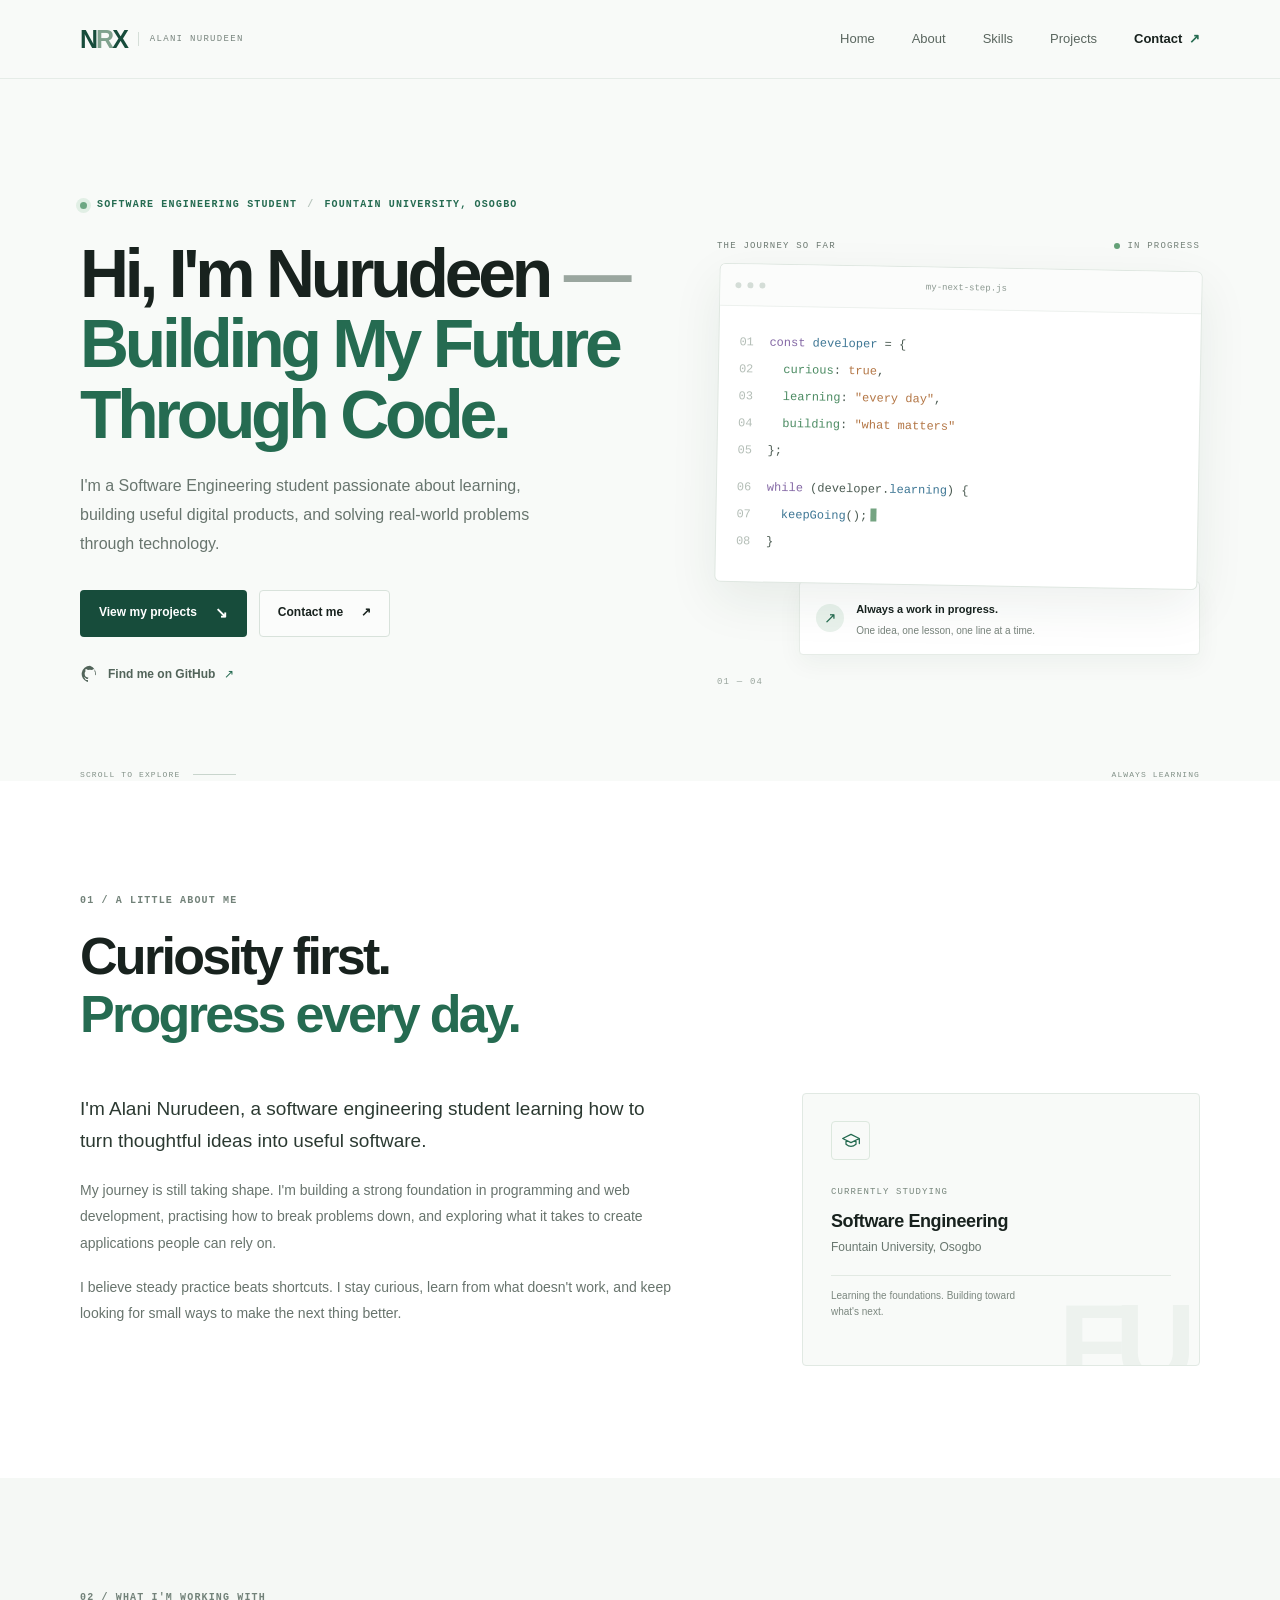
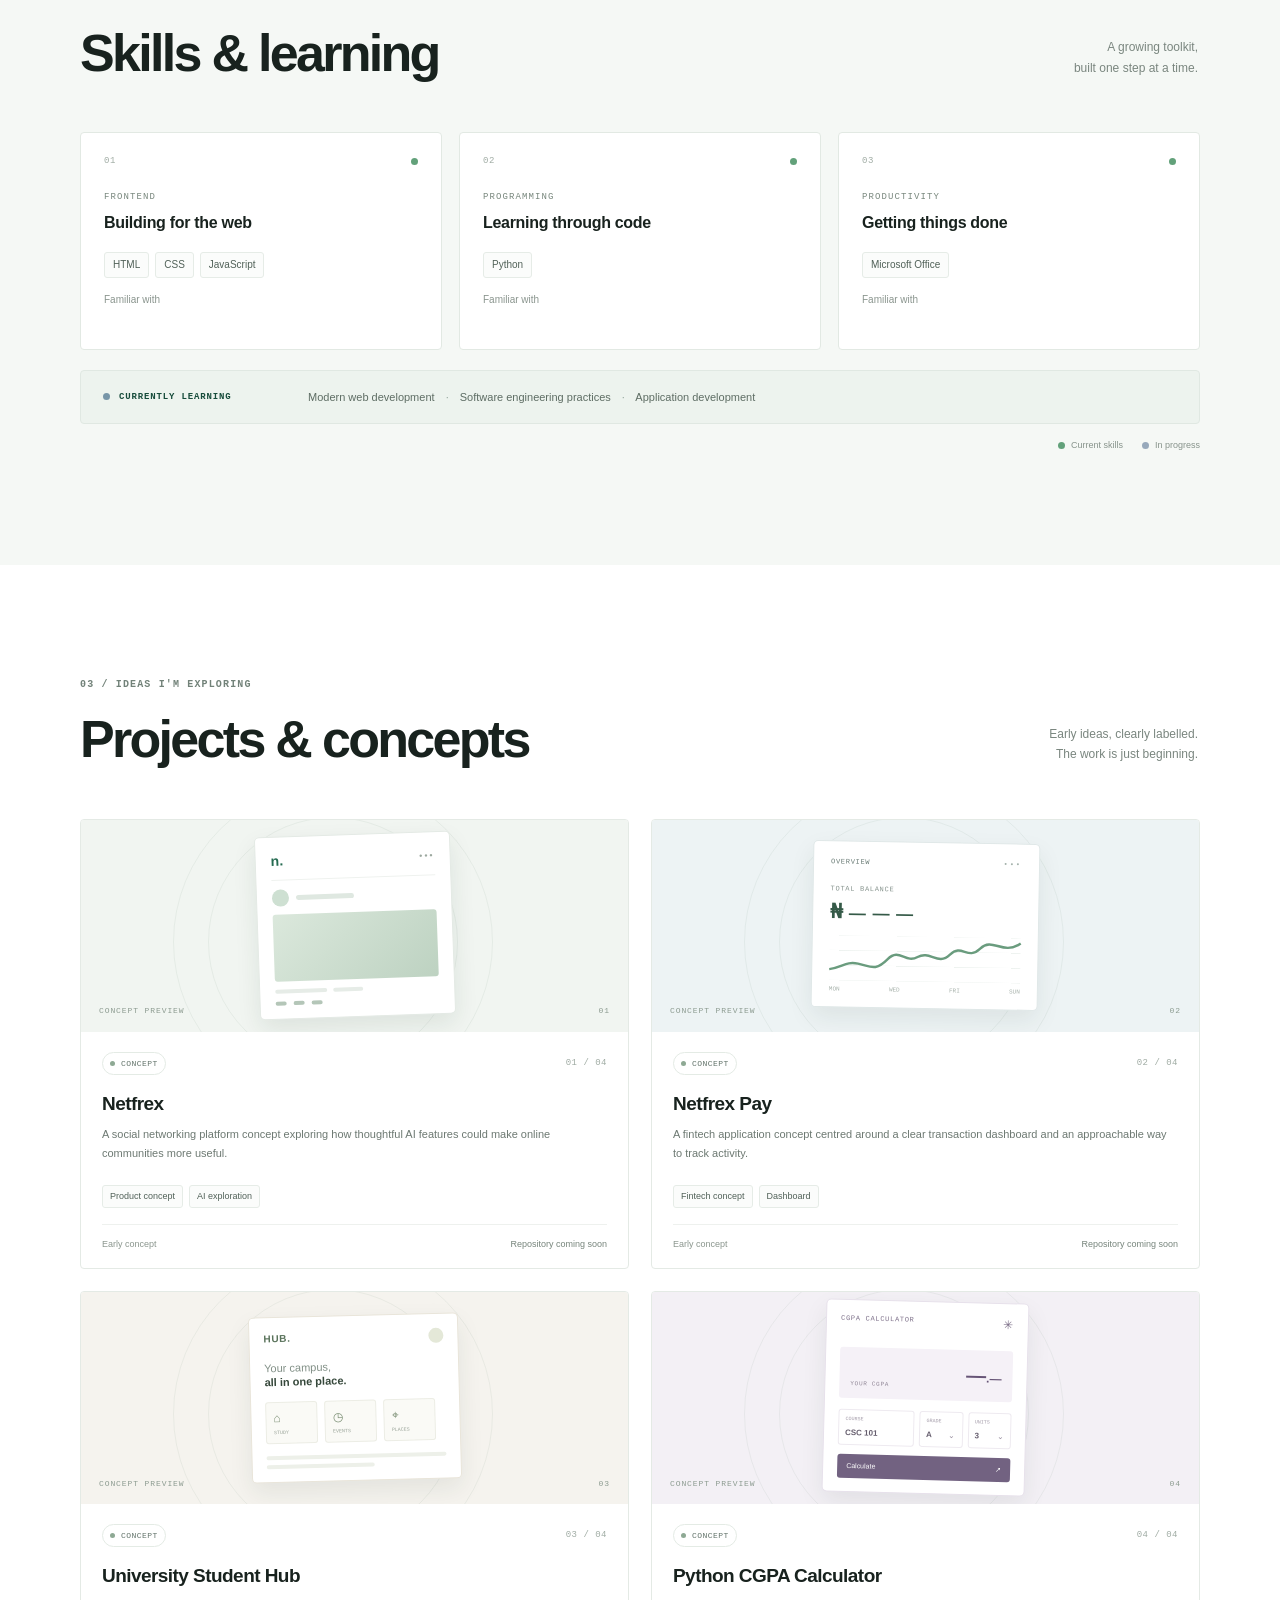
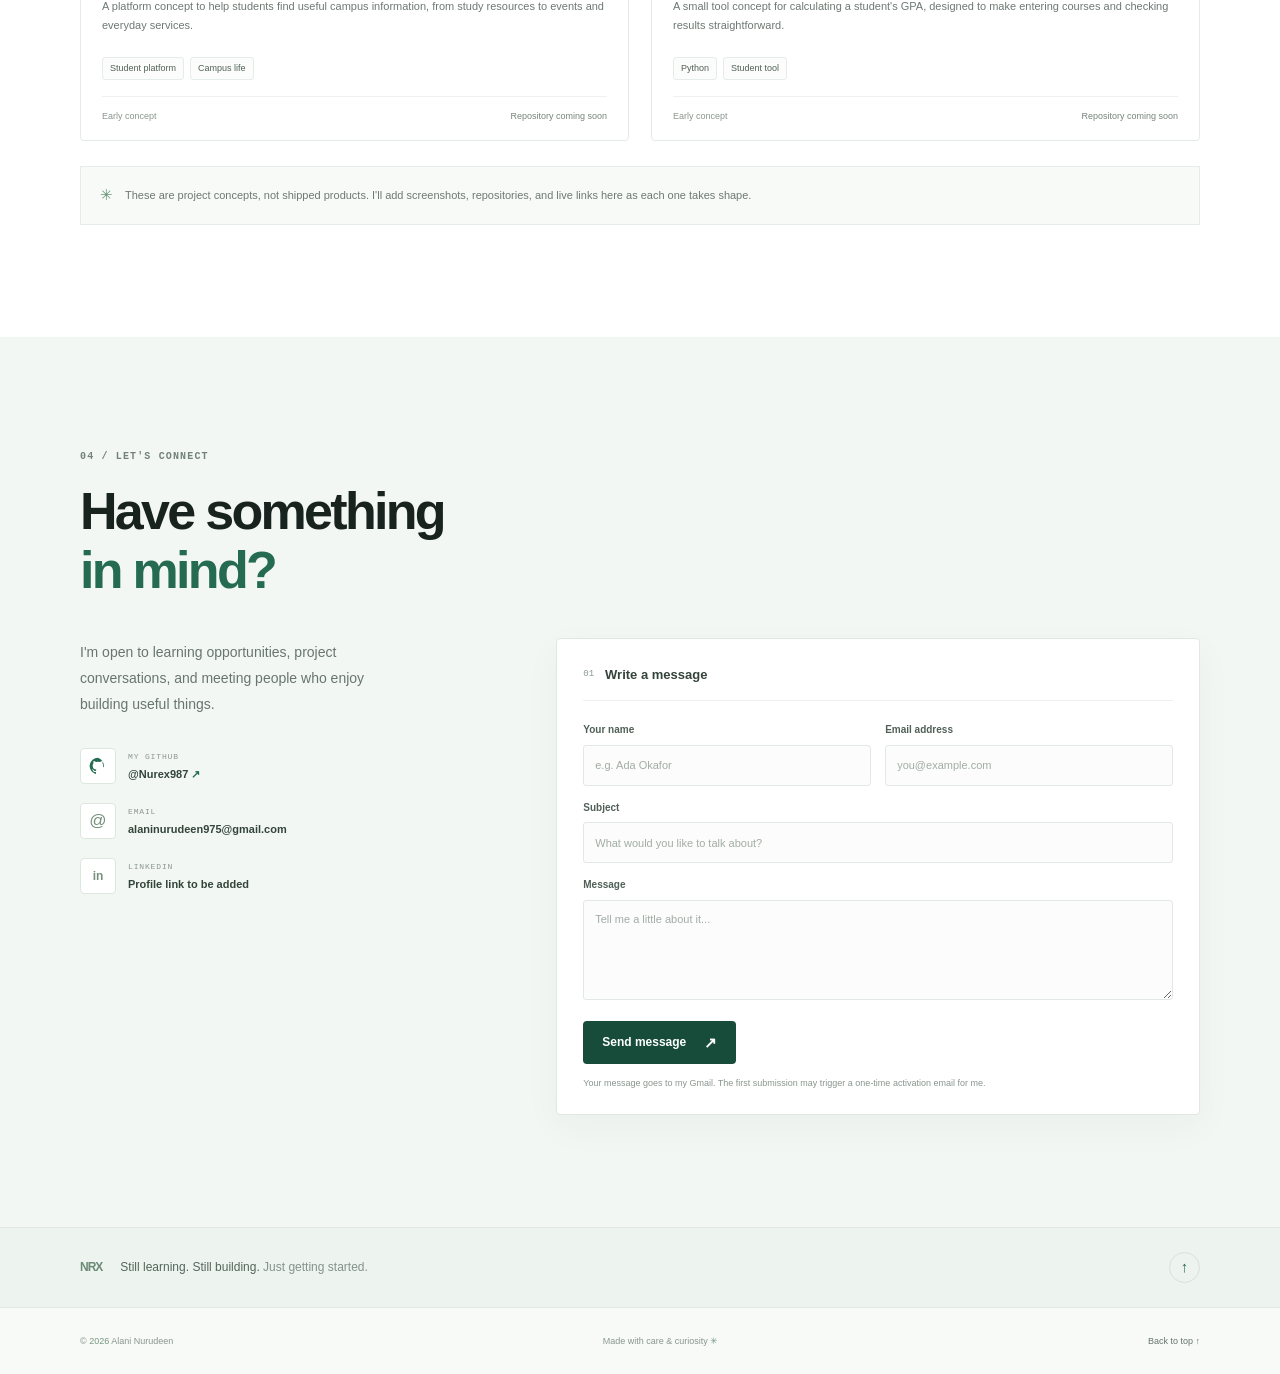
==== commit 9b8a50a2: "Fix portfolio contact form submission Updated the contact form to use FormSubmit for handling submis" ====
--- a/index.html
+++ b/index.html
@@ -211,7 +211,7 @@
               <div class="contact-detail"><span class="detail-icon linkedin-icon" aria-hidden="true">in</span><span><small>LINKEDIN</small><strong>Profile link to be added</strong></span></div>
             </div>
 
-            <form class="contact-form" id="contact-form">
+            <form class="contact-form" id="contact-form" action="https://formsubmit.co/alaninurudeen975@gmail.com" method="POST">
               <div class="form-heading"><span>01</span><p>Write a message</p></div>
               <div class="form-row">
                 <div class="form-field"><label for="name">Your name</label><input id="name" name="name" autocomplete="name" required maxlength="80" placeholder="e.g. Ada Okafor" /></div>
@@ -222,8 +222,8 @@
               <input type="hidden" name="_subject" value="New message from your portfolio" />
               <input type="hidden" name="_template" value="table" />
               <button class="button button-primary form-submit" type="submit">Send message <span aria-hidden="true">↗</span></button>
-              <p class="form-disclaimer">Your message will be sent to my email. First-time setup requires the site owner to confirm an activation email.</p>
-              <div class="form-feedback" id="form-feedback" role="status" aria-live="polite" hidden></div>
+              <p class="form-disclaimer">Your message goes to my Gmail. The first submission may trigger a one-time activation email for me.</p>
+              
             </form>
           </div>
         </div>
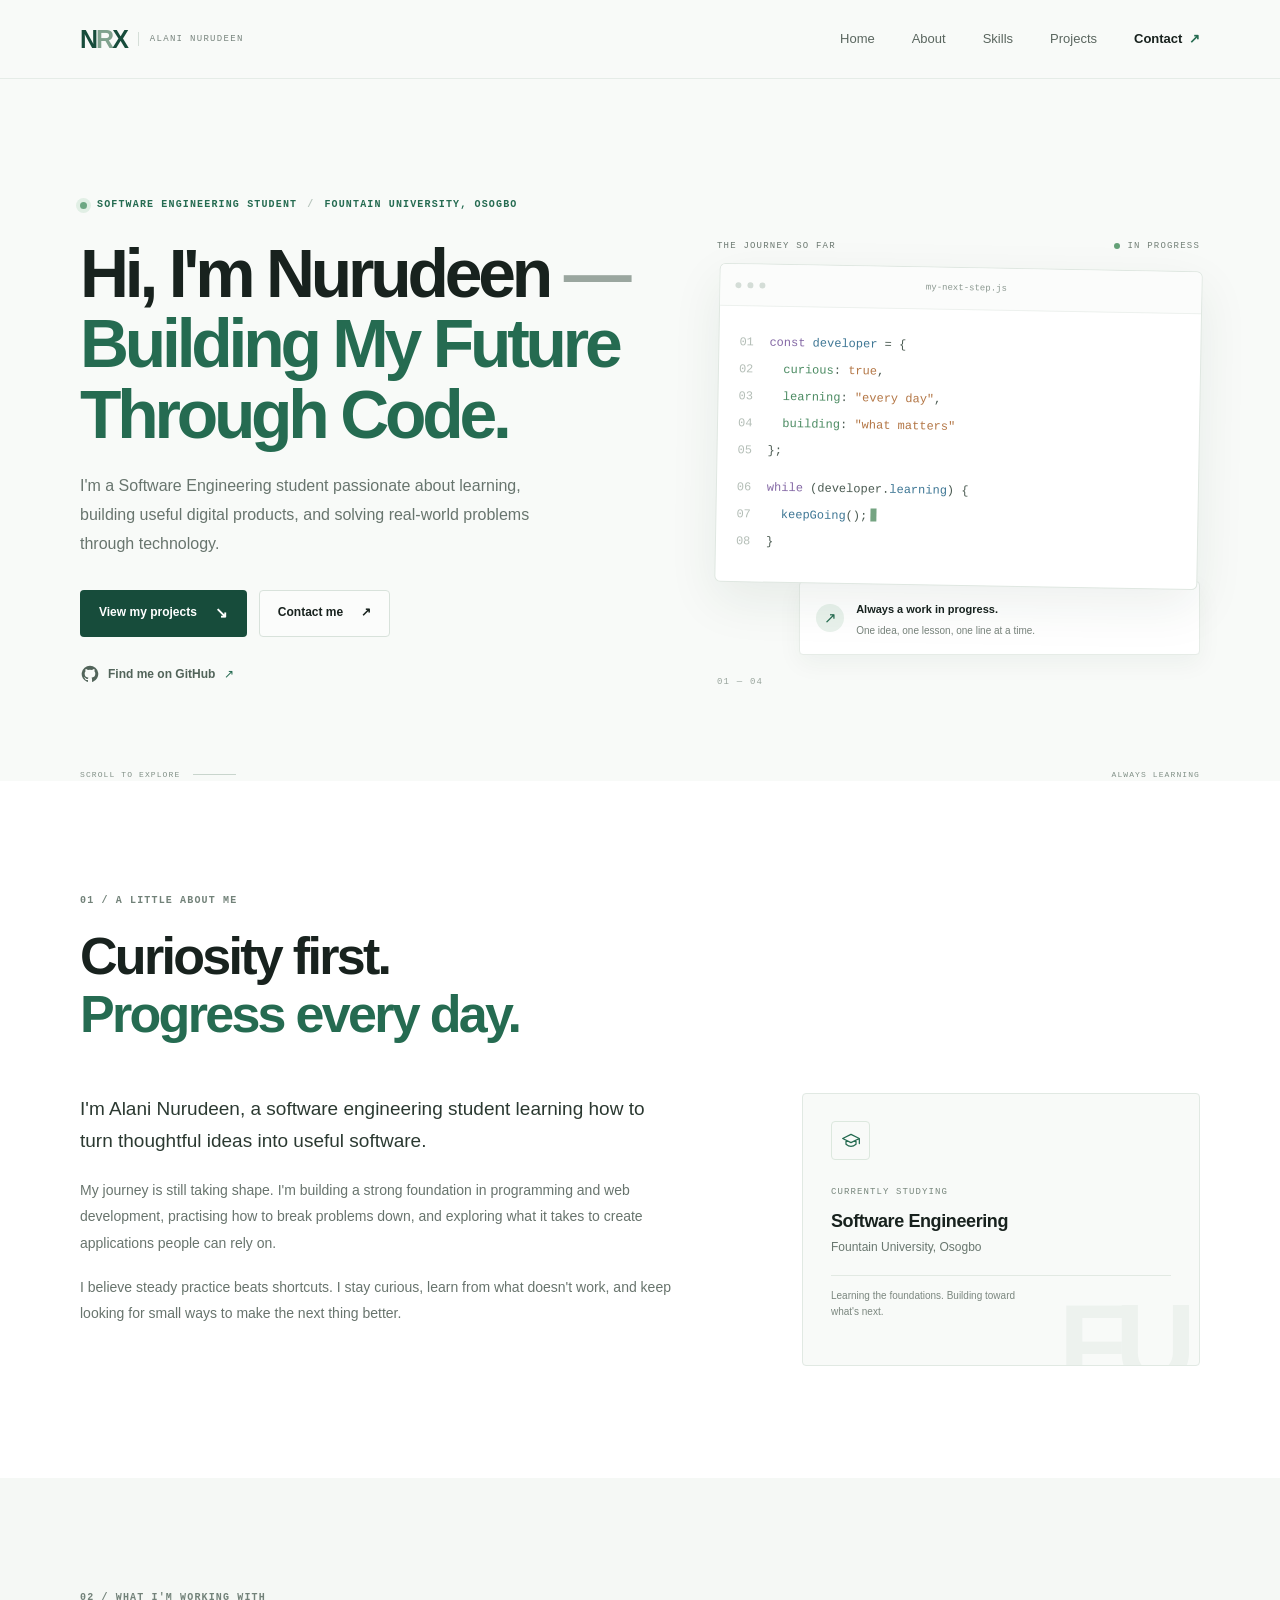
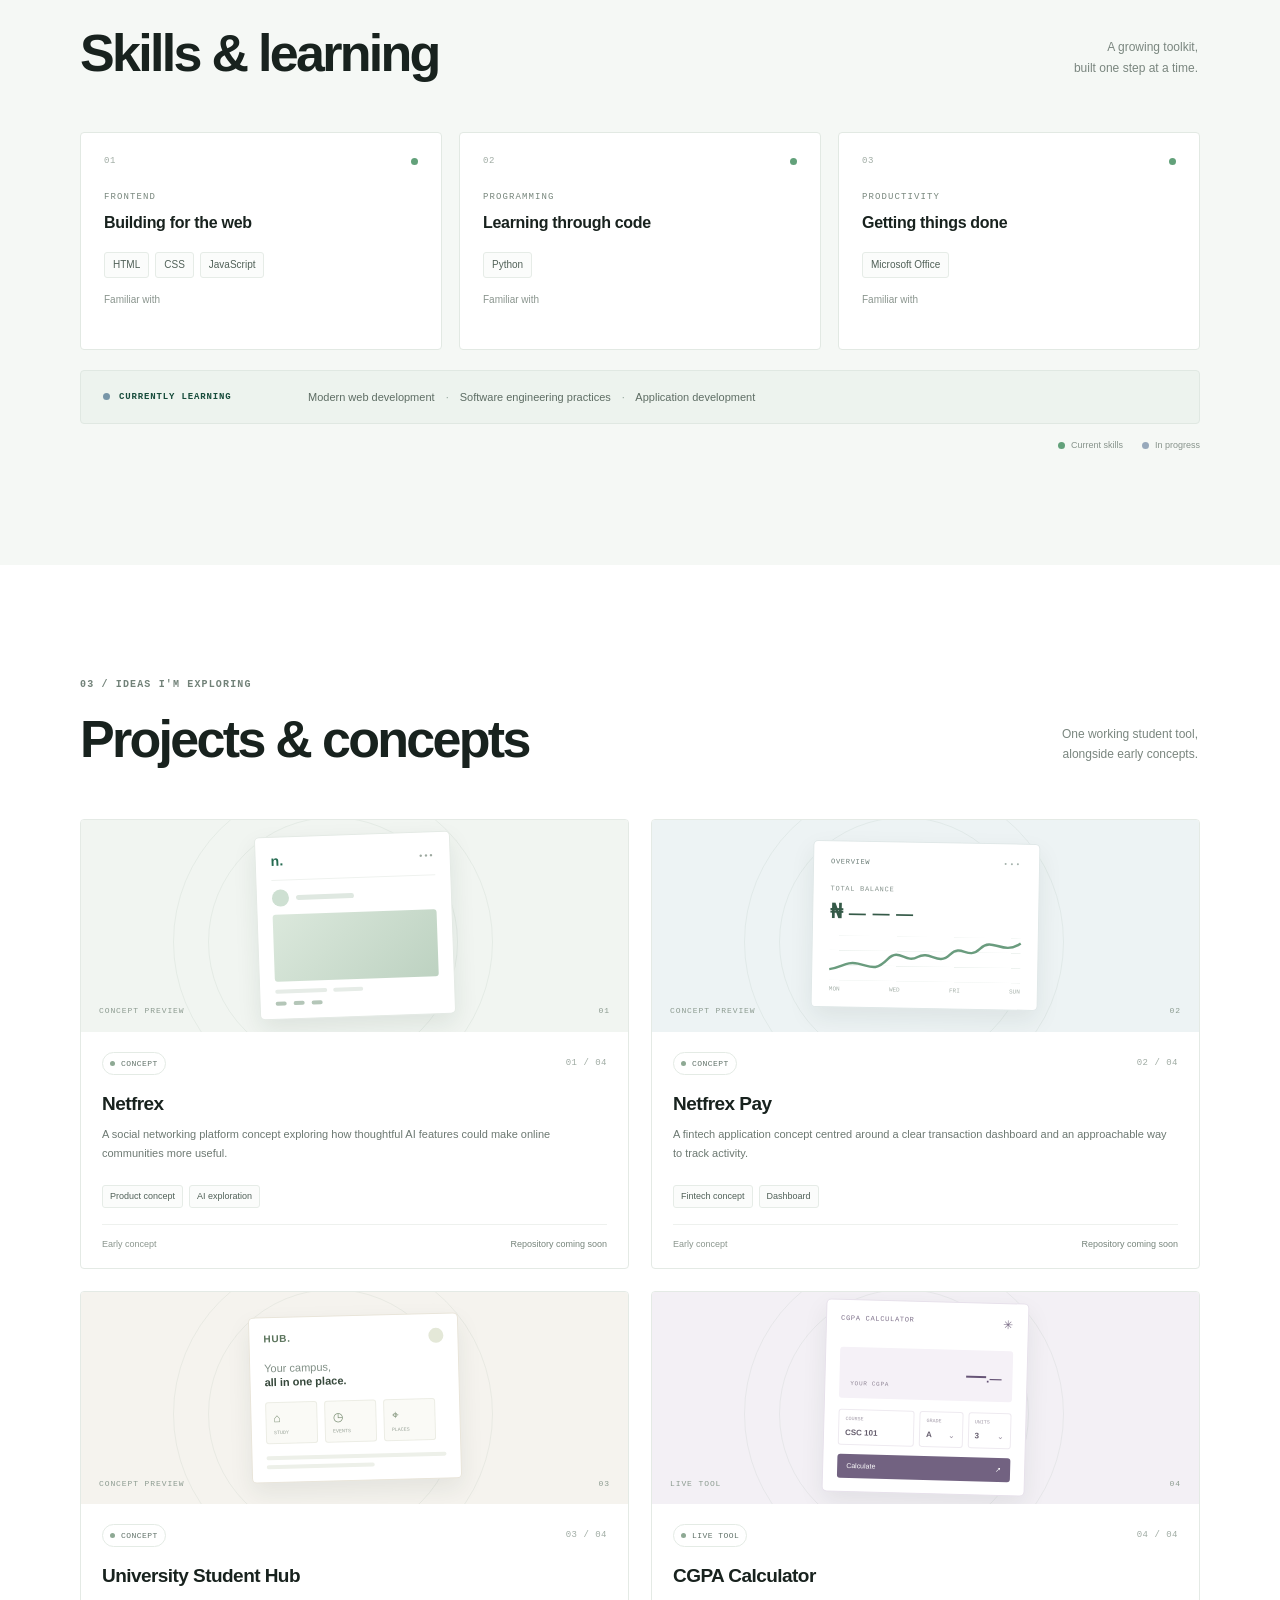
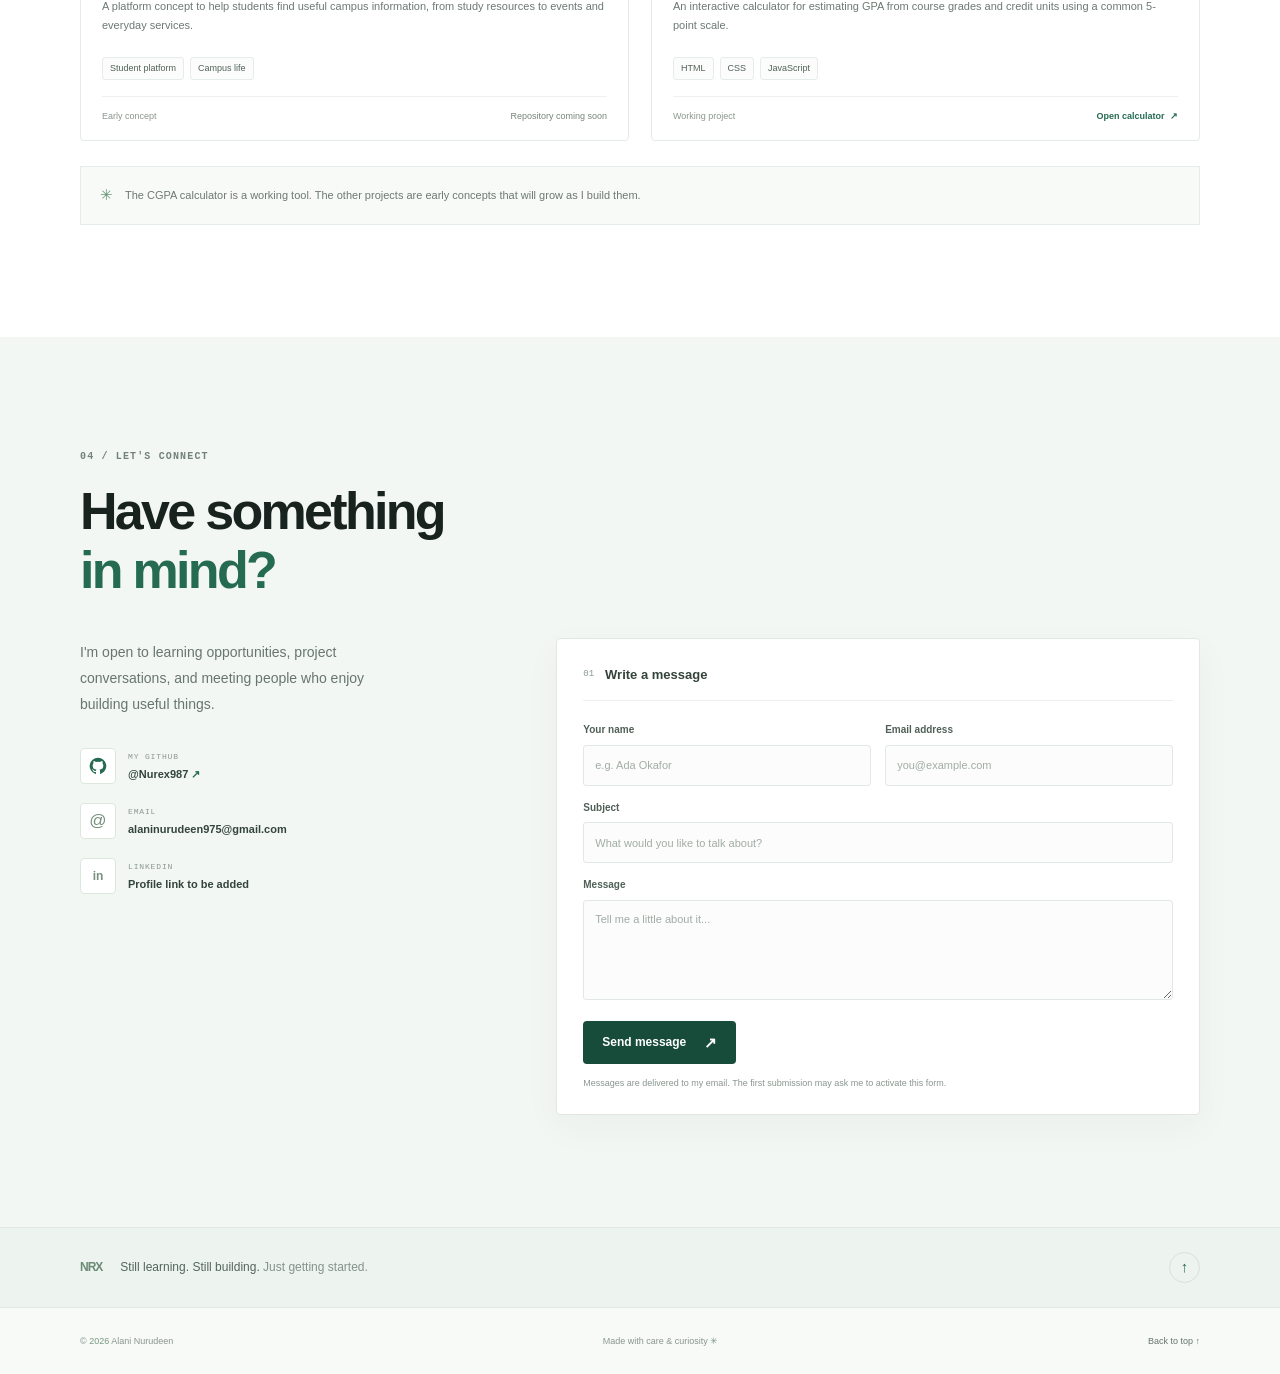
==== commit 9ec6fddc: "Add interactive CGPA calculator Add a standalone grade and credit unit calculator, link it from the " ====
--- a/index.html
+++ b/index.html
@@ -64,7 +64,7 @@
             </div>
             <a class="github-link" href="https://github.com/Nurex987" target="_blank" rel="noopener noreferrer">
               <span class="github-icon" aria-hidden="true">
-                <svg viewBox="0 0 24 24" focusable="false"><path d="M12 .9a11.1 11.1 0 0 0-3.51 21.64c.55.1.76-.24.76-.53v-2.07c-3.1.67-3.75-1.32-3.75-1.32-.5-1.29-1.24-1.63-1.24-1.63-1.01-.69.08-.68.08-.68 1.12.08 1.71 1.15 1.71 1.15.99 1.7 2.6 1.21 3.23.92.1-.72.39-1.21.71-1.49-2.48-.28-5.09-1.24-5.09-5.53 0-1.22.44-2.22 1.15-3-.12-.28-.5-1.42.11-2.96 0 0 .94-.3 3.05 1.15a10.6 10.6 0 0 1 5.55 0c2.11-1.44 3.04-1.15 3.04-1.15.61 1.54.23 2.68.11 2.96.72.78.76 1.02.76 2.06v3.05c.3 0 .64.2.77.53A11.1 11.1 0 0 0 12 .9Z"/></svg>
+                <svg viewBox="0 0 24 24" focusable="false"><path d="M12 .9a11.1 11.1 0 0 0-3.51 21.64c.55.1.76-.24.76-.53v-2.07c-3.1.67-3.75-1.32-3.75-1.32-.5-1.29-1.24-1.63-1.24-1.63-1.01-.69.08-.68.08-.68 1.12.08 1.71 1.15 1.71 1.15.99 1.7 2.6 1.21 3.23.92.1-.72.39-1.21.71-1.49-2.48-.28-5.09-1.24-5.09-5.53 0-1.22.44-2.22 1.15-3-.12-.28-.5-1.42.11-2.96 0 0 .94-.3 3.05 1.15a10.6 10.6 0 0 1 5.55 0c2.11-1.44 3.04-1.15 3.04-1.15.61 1.54.23 2.68.11 2.96.72.78 1.15 1.78 1.15 3 0 4.3-2.61 5.25-5.1 5.52.4.35.76 1.02.76 2.06v3.05c0 .3.2.64.77.53A11.1 11.1 0 0 0 12 .9Z"/></svg>
               </span>
               Find me on GitHub <span aria-hidden="true">↗</span>
             </a>
@@ -164,7 +164,7 @@
         <div class="container">
           <div class="section-heading section-heading-row">
             <div><p class="section-kicker">03 / IDEAS I'M EXPLORING</p><h2 id="projects-title">Projects &amp; concepts</h2></div>
-            <p class="heading-aside">Early ideas, clearly labelled.<br />The work is just beginning.</p>
+            <p class="heading-aside">One working student tool,<br />alongside early concepts.</p>
           </div>
           <div class="projects-grid">
             <article class="project-card">
@@ -191,12 +191,12 @@
             <article class="project-card">
               <div class="project-art art-cgpa" aria-hidden="true">
                 <div class="calculator-panel"><div class="calc-top"><span>CGPA CALCULATOR</span><span>✳</span></div><div class="calc-result"><small>YOUR CGPA</small><strong>—<i>.—</i></strong></div><div class="calc-fields"><i><small>COURSE</small><b>CSC 101</b></i><i><small>GRADE</small><b>A <span>⌄</span></b></i><i><small>UNITS</small><b>3 <span>⌄</span></b></i></div><div class="calc-button">Calculate <span>↗</span></div></div>
-                <span class="art-caption">CONCEPT PREVIEW <span>04</span></span>
-              </div>
-              <div class="project-content"><div class="project-meta"><span class="status-pill"><i></i> CONCEPT</span><span class="project-index">04 / 04</span></div><h3>Python CGPA Calculator</h3><p>A small tool concept for calculating a student's GPA, designed to make entering courses and checking results straightforward.</p><div class="project-tags"><span>Python</span><span>Student tool</span></div><div class="project-footer"><span>Early concept</span><span class="unavailable-link">Repository coming soon</span></div></div>
-            </article>
-          </div>
-          <div class="projects-note"><span class="note-star" aria-hidden="true">✳</span><p>These are project concepts, not shipped products. I'll add screenshots, repositories, and live links here as each one takes shape.</p></div>
+                <span class="art-caption">LIVE TOOL <span>04</span></span>
+              </div>
+              <div class="project-content"><div class="project-meta"><span class="status-pill"><i></i> LIVE TOOL</span><span class="project-index">04 / 04</span></div><h3>CGPA Calculator</h3><p>An interactive calculator for estimating GPA from course grades and credit units using a common 5-point scale.</p><div class="project-tags"><span>HTML</span><span>CSS</span><span>JavaScript</span></div><div class="project-footer"><span>Working project</span><a class="project-link" href="cgpa-calculator.html">Open calculator <span aria-hidden="true">↗</span></a></div></div>
+            </article>
+          </div>
+          <div class="projects-note"><span class="note-star" aria-hidden="true">✳</span><p>The CGPA calculator is a working tool. The other projects are early concepts that will grow as I build them.</p></div>
         </div>
       </section>
 
@@ -206,7 +206,7 @@
           <div class="contact-grid">
             <div class="contact-copy">
               <p class="contact-lead">I'm open to learning opportunities, project conversations, and meeting people who enjoy building useful things.</p>
-              <a class="contact-github" href="https://github.com/Nurex987" target="_blank" rel="noopener noreferrer"><span class="github-icon" aria-hidden="true"><svg viewBox="0 0 24 24" focusable="false"><path d="M12 .9a11.1 11.1 0 0 0-3.51 21.64c.55.1.76-.24.76-.53v-2.07c-3.1.67-3.75-1.32-3.75-1.32-.5-1.29-1.24-1.63-1.24-1.63-1.01-.69.08-.68.08-.68 1.12.08 1.71 1.15 1.71 1.15.99 1.7 2.6 1.21 3.23.92.1-.72.39-1.21.71-1.49-2.48-.28-5.09-1.24-5.09-5.53 0-1.22.44-2.22 1.15-3-.12-.28-.5-1.42.11-2.96 0 0 .94-.3 3.05 1.15a10.6 10.6 0 0 1 5.55 0c2.11-1.44 3.04-1.15 3.04-1.15.61 1.54.23 2.68.11 2.96.72.78.76 1.02.76 2.06v3.05c.3 0 .64.2.77.53A11.1 11.1 0 0 0 12 .9Z"/></svg></span><span><small>MY GITHUB</small><strong>@Nurex987 <span aria-hidden="true">↗</span></strong></span></a>
+              <a class="contact-github" href="https://github.com/Nurex987" target="_blank" rel="noopener noreferrer"><span class="github-icon" aria-hidden="true"><svg viewBox="0 0 24 24" focusable="false"><path d="M12 .9a11.1 11.1 0 0 0-3.51 21.64c.55.1.76-.24.76-.53v-2.07c-3.1.67-3.75-1.32-3.75-1.32-.5-1.29-1.24-1.63-1.24-1.63-1.01-.69.08-.68.08-.68 1.12.08 1.71 1.15 1.71 1.15.99 1.7 2.6 1.21 3.23.92.1-.72.39-1.21.71-1.49-2.48-.28-5.09-1.24-5.09-5.53 0-1.22.44-2.22 1.15-3-.12-.28-.5-1.42.11-2.96 0 0 .94-.3 3.05 1.15a10.6 10.6 0 0 1 5.55 0c2.11-1.44 3.04-1.15 3.04-1.15.61 1.54.23 2.68.11 2.96.72.78 1.15 1.78 1.15 3 0 4.3-2.61 5.25-5.1 5.52.4.35.76 1.02.76 2.06v3.05c0 .3.2.64.77.53A11.1 11.1 0 0 0 12 .9Z"/></svg></span><span><small>MY GITHUB</small><strong>@Nurex987 <span aria-hidden="true">↗</span></strong></span></a>
               <div class="contact-detail"><span class="detail-icon" aria-hidden="true">@</span><span><small>EMAIL</small><strong><a href="mailto:alaninurudeen975@gmail.com">alaninurudeen975@gmail.com</a></strong></span></div>
               <div class="contact-detail"><span class="detail-icon linkedin-icon" aria-hidden="true">in</span><span><small>LINKEDIN</small><strong>Profile link to be added</strong></span></div>
             </div>
@@ -222,8 +222,7 @@
               <input type="hidden" name="_subject" value="New message from your portfolio" />
               <input type="hidden" name="_template" value="table" />
               <button class="button button-primary form-submit" type="submit">Send message <span aria-hidden="true">↗</span></button>
-              <p class="form-disclaimer">Your message goes to my Gmail. The first submission may trigger a one-time activation email for me.</p>
-              
+              <p class="form-disclaimer">Messages are delivered to my email. The first submission may ask me to activate this form.</p>
             </form>
           </div>
         </div>
--- a/styles.css
+++ b/styles.css
@@ -151,6 +151,7 @@
 .project-content { padding: 20px 21px 16px; }.project-meta { display: flex; justify-content: space-between; align-items: center; }.status-pill { display: inline-flex; align-items: center; gap: 6px; padding: 4px 7px; border: 1px solid #e4ebe5; border-radius: 20px; color: #617269; font-family: var(--mono); font-size: 8px; letter-spacing: .45px; }.status-pill i { width: 5px; height: 5px; border-radius: 50%; background: #8ea994; }
 .project-content h3 { margin: 13px 0 6px; font-size: 19px; font-weight: 620; letter-spacing: -.55px; }.project-content > p { min-height: 46px; margin-bottom: 14px; color: #6d7972; font-size: 11px; line-height: 1.7; }.project-tags span { padding: 3px 7px; font-size: 9px; }
 .project-footer { display: flex; align-items: center; justify-content: space-between; gap: 10px; margin-top: 16px; padding-top: 12px; border-top: 1px solid #eef1ee; color: #8b968e; font-size: 9px; }.unavailable-link { color: #77857c; }
+.project-link { color: var(--green); font-weight: 650; }.project-link span { margin-left: 3px; }.project-link:hover { text-decoration: underline; text-underline-offset: 3px; }
 .projects-note { display: flex; align-items: center; gap: 12px; margin-top: 25px; padding: 16px 19px; border: 1px solid #e6ece7; background: #f8faf8; }.note-star { color: #679477; }.projects-note p { margin: 0; color: #6d7972; font-size: 11px; }
 
 .contact-section { background: #f3f7f3; }
@@ -158,7 +159,7 @@
 .contact-copy { padding-top: 2px; }.contact-lead { max-width: 320px; margin-bottom: 31px; color: #68766e; font-size: 14px; line-height: 1.85; }
 .contact-github, .contact-detail { display: flex; align-items: center; gap: 12px; margin-bottom: 19px; }.contact-github .github-icon { width: 36px; height: 36px; border: 1px solid #dce7de; border-radius: 4px; background: white; color: var(--green); }.contact-github .github-icon svg { width: 18px; height: 18px; }.contact-github > span:last-child, .contact-detail > span:last-child { display: flex; flex-direction: column; }.contact-github small, .contact-detail small { color: #8a978e; font-family: var(--mono); font-size: 8px; letter-spacing: .85px; }.contact-github strong, .contact-detail strong { margin-top: 2px; color: #33453a; font-size: 11px; font-weight: 600; }.contact-github strong span { color: var(--green); }.detail-icon { display: grid; width: 36px; height: 36px; flex: 0 0 auto; place-items: center; border: 1px solid #dce7de; border-radius: 4px; background: white; color: #75917d; font-size: 17px; }.linkedin-icon { font-size: 12px; font-weight: 700; }
 .contact-form { padding: 25px 26px 23px; border: 1px solid #e0e8e1; border-radius: 4px; background: white; box-shadow: 0 12px 38px rgb(27 61 42 / 4%); }.form-heading { display: flex; align-items: center; gap: 11px; margin-bottom: 21px; padding-bottom: 15px; border-bottom: 1px solid #edf1ee; }.form-heading span { color: #8b998f; font-family: var(--mono); font-size: 9px; }.form-heading p { margin: 0; color: #35443b; font-size: 13px; font-weight: 620; }
-.form-row { display: grid; grid-template-columns: 1fr 1fr; gap: 14px; }.form-field { margin-bottom: 14px; }.form-field label, .draft-result label { display: block; margin-bottom: 6px; color: #506057; font-size: 10px; font-weight: 600; }.form-field input, .form-field textarea, .draft-result textarea { width: 100%; border: 1px solid #e2e9e3; border-radius: 3px; background: #fbfcfb; color: var(--ink); font-size: 11px; transition: border-color .15s ease, background-color .15s ease; }.form-field input { height: 41px; padding: 0 11px; }.form-field textarea, .draft-result textarea { min-height: 100px; padding: 10px 11px; resize: vertical; line-height: 1.6; }.form-field input::placeholder, .form-field textarea::placeholder { color: #a2aca5; }.form-field input:focus, .form-field textarea:focus { border-color: #86a991; background: white; outline: none; }.form-submit { min-height: 43px; }.form-disclaimer { margin: 12px 0 0; color: #8a958e; font-size: 9px; }.form-feedback { margin-top: 13px; padding: 10px 12px; border-left: 2px solid #759c7e; background: #f1f6f2; color: #4c6854; font-size: 10px; line-height: 1.6; }.draft-result { margin-top: 17px; padding-top: 15px; border-top: 1px solid #edf1ee; }.draft-result textarea { min-height: 140px; background: #f8faf8; }.draft-actions { display: flex; align-items: center; gap: 14px; margin-top: 10px; }.copy-button { min-height: 36px; padding-inline: 13px; font-size: 10px; }.draft-github { color: var(--green); font-size: 10px; font-weight: 600; }
+.form-row { display: grid; grid-template-columns: 1fr 1fr; gap: 14px; }.form-field { margin-bottom: 14px; }.form-field label { display: block; margin-bottom: 6px; color: #506057; font-size: 10px; font-weight: 600; }.form-field input, .form-field textarea { width: 100%; border: 1px solid #e2e9e3; border-radius: 3px; background: #fbfcfb; color: var(--ink); font-size: 11px; transition: border-color .15s ease, background-color .15s ease; }.form-field input { height: 41px; padding: 0 11px; }.form-field textarea { min-height: 100px; padding: 10px 11px; resize: vertical; line-height: 1.6; }.form-field input::placeholder, .form-field textarea::placeholder { color: #a2aca5; }.form-field input:focus, .form-field textarea:focus { border-color: #86a991; background: white; outline: none; }.form-submit { min-height: 43px; }.form-disclaimer { margin: 12px 0 0; color: #8a958e; font-size: 9px; }.form-feedback { margin-top: 13px; padding: 10px 12px; border-left: 2px solid #759c7e; background: #f1f6f2; color: #4c6854; font-size: 10px; line-height: 1.6; }
 
 .closing-note { padding: 24px 0; border-top: 1px solid #e2e9e3; border-bottom: 1px solid #e2e9e3; background: #edf3ee; }.closing-inner { display: flex; align-items: center; gap: 18px; }.closing-mark { color: #6b8b75; font-size: 12px; font-weight: 800; letter-spacing: -1px; }.closing-inner p { margin: 0; color: #53665a; font-size: 12px; }.closing-inner p span { color: #84938a; }.closing-inner > a { display: grid; width: 31px; height: 31px; margin-left: auto; place-items: center; border: 1px solid #d7e2d9; border-radius: 50%; color: var(--green); transition: background-color .18s ease; }.closing-inner > a:hover { background: white; }
 .site-footer { background: var(--paper); }.footer-inner { display: flex; min-height: 66px; align-items: center; justify-content: space-between; color: #89958d; font-size: 9px; }.footer-inner p { margin: 0; }.footer-inner p span { color: #77977e; }.footer-inner > a { color: #65756a; }
